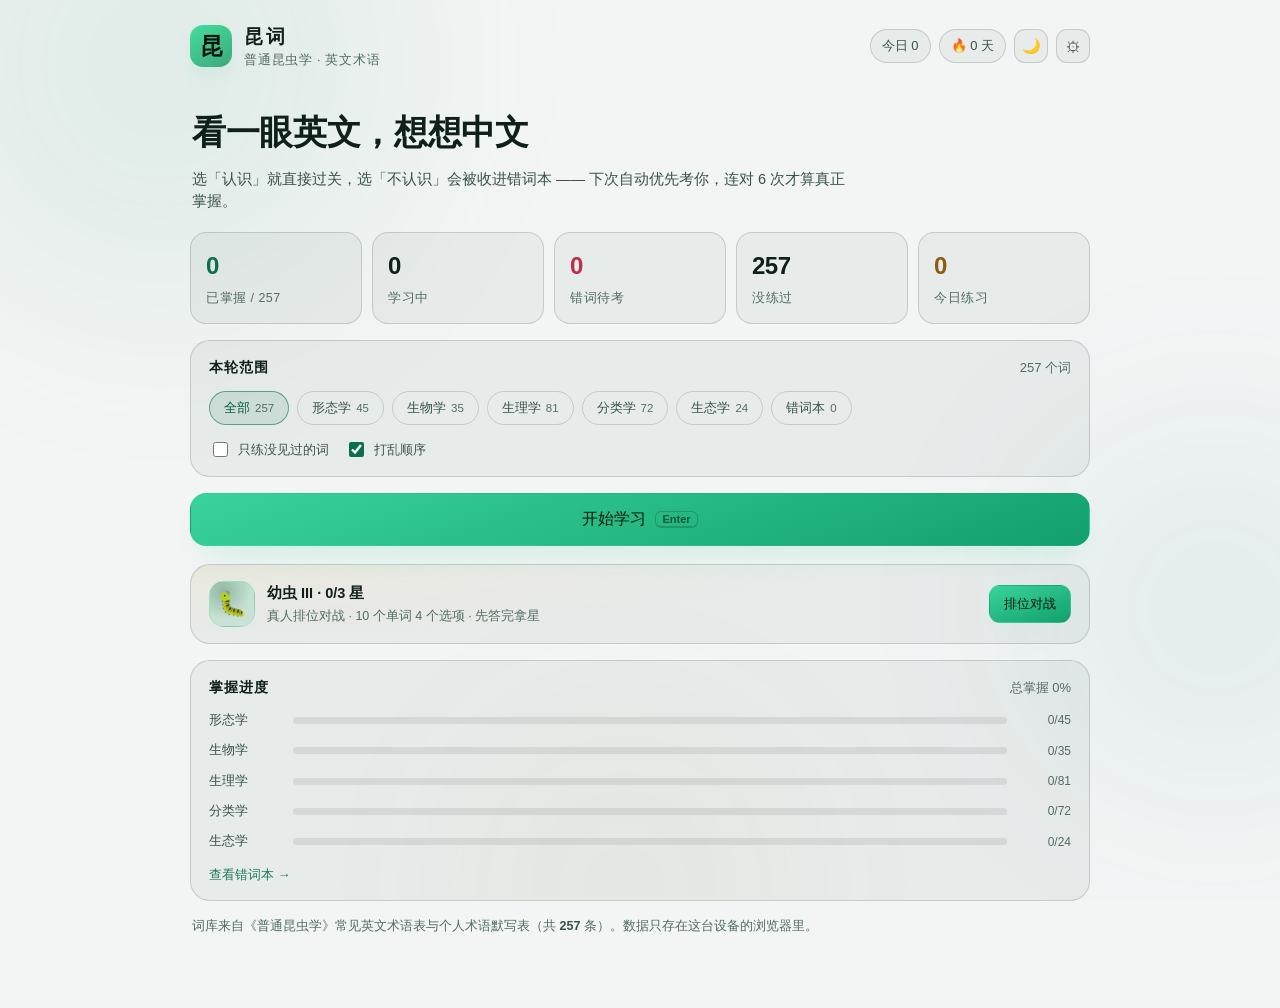
==== index.html @ 122ac411 "kun ci: mnemonic, themes, Q/E self-check keys, review previous" ====
<!DOCTYPE html>
<html lang="zh-CN">
<head>
<meta charset="utf-8" />
<meta name="viewport" content="width=device-width, initial-scale=1, viewport-fit=cover" />
<title>昆词 · 普通昆虫学英文术语背诵</title>
<meta name="description" content="《普通昆虫学》英文术语英译汉背诵：认识/不认识自评，自动记录错词，下次反复考核，直到掌握。" />
<meta name="theme-color" content="#080c11" />
<script>
  /* 先把主题贴到 <html> 上，避免刷新时闪一下白/黑 */
  (function () {
    try {
      var pref = "auto";
      var raw = localStorage.getItem("kunword.v1");
      if (raw) {
        var d = JSON.parse(raw);
        if (d && d.prefs && d.prefs.theme) pref = d.prefs.theme;
      }
      var dark = !window.matchMedia || !window.matchMedia("(prefers-color-scheme: light)").matches;
      var resolved = pref === "auto" ? (dark ? "dark" : "light") : pref;
      document.documentElement.setAttribute("data-theme", resolved);
      document.documentElement.setAttribute("data-theme-choice", pref);
    } catch (e) {}
  })();
</script>
<link rel="icon" href="data:image/svg+xml,%3Csvg xmlns='http://www.w3.org/2000/svg' viewBox='0 0 64 64'%3E%3Crect width='64' height='64' rx='16' fill='%230e141b'/%3E%3Ctext x='32' y='44' font-size='34' font-family='serif' fill='%233ddc97' text-anchor='middle'%3E昆%3C/text%3E%3C/svg%3E" />
<link rel="stylesheet" href="styles.css" />
</head>
<body>
<div class="aurora" aria-hidden="true">
  <span class="orb orb-a"></span>
  <span class="orb orb-b"></span>
  <span class="orb orb-c"></span>
</div>

<header class="topbar">
  <div class="brand">
    <span class="logo">昆</span>
    <div class="brand-text">
      <h1>昆词</h1>
      <p>普通昆虫学 · 英文术语</p>
    </div>
  </div>
  <div class="topstats">
    <span class="pill" id="pillToday">今日 0</span>
    <span class="pill" id="pillStreak">🔥 0 天</span>
    <button class="icon-btn" id="btnTheme" title="切换深浅色">🌙</button>
    <button class="icon-btn" id="btnSettings" title="设置">⚙</button>
  </div>
</header>

<main id="main">

  <!-- ==================== 首页 ==================== -->
  <section class="view is-active" id="view-home">
    <div class="hero">
      <h2>看一眼英文，想想中文</h2>
      <p>选「认识」就直接过关，选「不认识」会被收进错词本 —— 下次自动优先考你，连对 6 次才算真正掌握。</p>
    </div>

    <div class="stats-grid" id="statsGrid"></div>

    <div class="panel">
      <div class="panel-head">
        <h3>本轮范围</h3>
        <span class="muted" id="scopeCount"></span>
      </div>
      <div class="chips" id="scopeChips"></div>
      <div class="panel-foot">
        <label class="check"><input type="checkbox" id="onlyNew" /> <span>只练没见过的词</span></label>
        <label class="check"><input type="checkbox" id="shuffleAll" checked /> <span>打乱顺序</span></label>
      </div>
    </div>

    <div class="cta-row">
      <button class="btn primary big" id="btnStart">
        <span>开始学习</span>
        <kbd>Enter</kbd>
      </button>
      <button class="btn ghost big" id="btnReview" hidden>
        <span>复习错词本</span>
        <em id="reviewBadge">0</em>
      </button>
    </div>

    <div class="panel battle-card">
      <div class="battle-left">
        <div class="rank-emblem sm" id="homeEmblem">🐛</div>
        <div class="battle-copy">
          <b id="homeRank">幼虫 III · 0 星</b>
          <p class="muted">真人排位对战 · 10 个单词 4 个选项 · 先答完拿星</p>
        </div>
      </div>
      <button class="btn primary small" id="btnOpenBattle">排位对战</button>
    </div>

    <div class="panel">
      <div class="panel-head">
        <h3>掌握进度</h3>
        <span class="muted" id="masterySummary"></span>
      </div>
      <div class="bars" id="masteryBars"></div>
      <div class="panel-foot">
        <button class="link-btn" id="btnOpenBook">查看错词本 →</button>
      </div>
    </div>

    <p class="footnote">词库来自《普通昆虫学》常见英文术语表与个人术语默写表（共 <b id="totalWords">0</b> 条）。数据只存在这台设备的浏览器里。</p>
  </section>

  <!-- ==================== 学习 ==================== -->
  <section class="view" id="view-study">
    <div class="study-top">
      <button class="icon-btn" id="btnQuit" title="退出本轮" aria-label="退出本轮">✕</button>
      <button class="icon-btn" id="btnPrev" title="回看上一题" aria-label="回看上一题">↶</button>
      <div class="study-progress">
        <div class="study-bar"><i id="studyBarFill"></i></div>
        <span class="muted" id="studyCounter">0 / 0</span>
      </div>
      <span class="mode-tag" id="modeTag">卡片</span>
    </div>

    <div class="card" id="card">
      <div class="card-meta">
        <span class="cat-tag" id="cardCat">形态学</span>
        <span class="stage-dots" id="cardStage" title="掌握阶段"></span>
      </div>

      <div class="card-wordwrap">
        <div class="card-word" id="cardWord">entomology</div>
        <button class="speak" id="btnSpeak" title="朗读单词" aria-label="朗读单词">🔊</button>
      </div>

      <div class="card-reveal" id="cardReveal" hidden>
        <div class="divider"></div>
        <div class="card-answer" id="cardAnswer">昆虫学</div>
        <div class="card-note" id="cardNote"></div>
        <div class="mnemonic" id="cardMnemonic" hidden></div>
      </div>

      <div class="options" id="cardOptions" hidden></div>

      <div class="card-hint" id="cardHint">空格 = 认识 · 1 = 不认识 · 选完自动显示中文</div>
    </div>

    <div class="answer-row" id="answerRow">
      <button class="btn danger" id="btnUnknown">不认识 <kbd>1</kbd></button>
      <button class="btn success" id="btnKnown">认识 <kbd>2</kbd></button>
    </div>
    <div class="answer-row" id="nextRow" hidden>
      <button class="btn primary wide" id="btnNext">下一张 <kbd>空格</kbd></button>
    </div>
    <div class="answer-row" id="reviewRow" hidden>
      <button class="btn ghost wide" id="btnExitReview">返回当前题 <kbd>Esc</kbd></button>
    </div>
  </section>

  <!-- ==================== 本轮结果 ==================== -->
  <section class="view" id="view-result">
    <div class="result-hero">
      <div class="result-ring" id="resultRing">
        <strong id="resultPct">0%</strong>
        <span>认识率</span>
      </div>
      <div class="result-copy">
        <h2 id="resultTitle">这一轮完成了</h2>
        <p id="resultSub"></p>
      </div>
    </div>
    <div class="stats-grid" id="resultStats"></div>
    <div class="panel" id="missPanel">
      <div class="panel-head"><h3>本轮没记住的词</h3><span class="muted">已收进错词本</span></div>
      <div class="miss-list" id="missList"></div>
    </div>
    <div class="cta-row">
      <button class="btn primary" id="btnAgain">再来一轮</button>
      <button class="btn ghost" id="btnHome">回到首页</button>
    </div>
  </section>

  <!-- ==================== 错词本 ==================== -->
  <section class="view" id="view-book">
    <div class="panel-head page-head">
      <div>
        <h2>错词本</h2>
        <p class="muted" id="bookSub">连对 6 次才会自动移出</p>
      </div>
      <div class="btn-row">
        <button class="btn ghost small" id="btnBookBack">返回</button>
        <button class="btn primary small" id="btnBookStudy">复习这些词</button>
      </div>
    </div>
    <div class="book-tools">
      <input type="search" id="bookSearch" placeholder="搜索英文或中文…" />
      <select id="bookSort">
        <option value="due">按下次复习时间</option>
        <option value="wrong">按错误次数</option>
        <option value="recent">按最近练习</option>
        <option value="alpha">按字母</option>
      </select>
    </div>
    <div class="book-list" id="bookList"></div>
  </section>

  <!-- ==================== 排位主页 ==================== -->
  <section class="view" id="view-rank">
    <div class="panel-head page-head">
      <div>
        <h2>排位对战</h2>
        <p class="muted">真人同场 · 10 词 4 选项 · 段位存云端</p>
      </div>
      <button class="btn ghost small" id="btnRankBack">← 返回首页</button>
    </div>
<div class="rank-hero">
      <div class="rank-emblem" id="rankEmblem">🐛</div>
      <div class="rank-info">
        <div class="rank-line">
          <h2 id="rankLabel">幼虫 III</h2>
          <span class="rank-chip" id="rankStarChip">0 星</span>
        </div>
        <p class="muted" id="rankTip">刚破卵壳，还在啃叶子</p>
        <div class="rank-progress"><i id="rankProgressFill"></i></div>
        <p class="muted" id="rankNext">升到下一小段还差 3 星</p>
      </div>
    </div>

    <div class="stats-grid" id="rankStats"></div>

    <div class="panel">
      <div class="panel-head">
        <h3>真人排位对战</h3>
        <span class="muted">2–4 人 · 10 题</span>
      </div>
      <p class="rule">同一套 10 个英文术语、每题 4 个中文选项。<b>选错要罚时</b>：每错一次 +2.5 秒（只锁 0.3 秒做个反馈），4 个选项不会被排除 —— 瞎点穷举一定比读题慢。最终按「净用时 + 罚时」排名：<b>第 1 名 +2 星，第 2 名 +1 星，第 3 名 −1 星，第 4 名 −2 星</b>（2 人局：赢 +2 / 输 −1；3 人局：+2 / +1 / −2）。</p>
      <label class="field-label" for="nickInput">你的虫名</label>
      <input id="nickInput" class="text-input" maxlength="10" placeholder="比如：金龟子、小菜蛾、三龄幼虫" />
      <div class="cta-row">
        <button class="btn primary" id="btnCreateRoom">创建房间</button>
      </div>
      <div class="join-row">
        <input id="joinCode" class="text-input code-input" maxlength="6" placeholder="房间码：K7M2QP" autocapitalize="characters" spellcheck="false" />
        <button class="btn ghost" id="btnJoinRoom">加入房间</button>
      </div>
      <p class="fine" id="rankMsg"></p>
    </div>

    <div class="panel">
      <div class="panel-head">
        <h3>点对点直连</h3>
        <span class="muted">没有服务器</span>
      </div>
      <div class="cloud-line">
        <i class="cloud-dot ok" id="cloudDot"></i>
        <span id="cloudText" class="muted">两人浏览器直连 · 段位与战绩存在本机</span>
      </div>
      <p class="fine" id="handoffOut">
        对战数据走 WebRTC 直连（加密、不经过服务器），只有「互相找到对方」用了一下 PeerJS 公共信令。
        段位和战绩存在这台设备的浏览器里，换设备不会自动跟过去。
      </p>
    </div>

    <div class="panel">
      <div class="panel-head">
        <h3>最近战绩</h3>
        <span class="muted">存在云端</span>
      </div>
      <div class="hist" id="rankHistory"></div>
    </div>

    <div class="panel">
      <div class="panel-head">
        <h3>段位阶梯</h3>
        <span class="muted">共 78 星登顶</span>
      </div>
      <div class="ladder" id="rankLadder"></div>
    </div>
  </section>

  <!-- ==================== 房间 ==================== -->
  <section class="view" id="view-room">
    <div class="panel-head page-head">
      <div>
        <h2>房间 <span class="room-code" id="roomCode">------</span></h2>
        <p class="muted" id="roomStatus">等待队友…</p>
      </div>
      <button class="btn ghost small" id="btnLeaveRoom">离开</button>
    </div>

    <div class="invite">
      <span>邀请链接</span>
      <input id="inviteLink" readonly />
      <button class="mini-btn" id="btnCopyInvite">复制</button>
    </div>

    <div class="player-grid" id="roomPlayers"></div>

    <div class="cta-row">
      <button class="btn primary" id="btnStartBattle">开始对战</button>
    </div>
    <p class="fine" id="roomHint"></p>
  </section>

  <!-- ==================== 对战答题 ==================== -->
  <section class="view" id="view-race">
    <div class="race-top">
      <span class="race-q" id="raceProgress">1 / 10</span>
      <span class="race-penalty" id="racePenalty" hidden></span>
      <span class="race-timer" id="raceTimer">0.0s</span>
    </div>
    <div class="race-track" id="raceTrack"></div>

    <div class="card" id="raceCard">
      <div class="card-meta">
        <span class="cat-tag" id="raceCat">形态学</span>
        <span class="stage-dots" id="raceDots"></span>
      </div>
      <div class="card-wordwrap">
        <div class="card-word" id="raceWord">entomology</div>
        <button class="speak" id="raceSpeak" title="朗读单词" aria-label="朗读单词">🔊</button>
      </div>
      <div class="options" id="raceOptions"></div>
      <div class="card-hint" id="raceHint">选一个中文意思 · 选错 +2.5s 罚时，只锁 0.3s</div>
    </div>
    <p class="race-note" id="raceNote"></p>
  </section>

  <!-- ==================== 对战结果 ==================== -->
  <section class="view" id="view-bresult">
    <div class="result-hero">
      <div class="result-ring" id="bresultRing">
        <strong id="bresultPlace">1</strong>
        <span>名次</span>
      </div>
      <div class="result-copy">
        <h2 id="bresultTitle">对战结束</h2>
        <p id="bresultSub"></p>
      </div>
    </div>

    <div class="board" id="bresultBoard"></div>
    <div class="star-change" id="starChange"></div>

    <div class="cta-row">
      <button class="btn primary" id="btnRematch">再来一局</button>
      <button class="btn ghost" id="btnBackRank">回排位</button>
    </div>
  </section>

</main>

<!-- ==================== 设置弹窗 ==================== -->
<div class="modal" id="modal" hidden>
  <div class="modal-card">
    <div class="modal-head">
      <h3>设置</h3>
      <button class="icon-btn" id="btnCloseModal" aria-label="关闭设置">✕</button>
    </div>
    <div class="field">
      <label>每轮题量</label>
      <div class="segmented" id="sizeSeg">
        <button data-size="10">10</button>
        <button data-size="20">20</button>
        <button data-size="30">30</button>
        <button data-size="0">全部</button>
      </div>
    </div>
    <div class="field">
      <label>答题方式</label>
      <div class="segmented" id="modeSeg">
        <button data-mode="card">自评卡片</button>
        <button data-mode="quiz">四选一考核</button>
      </div>
    </div>
    <div class="field">
      <label>数据</label>
      <div class="btn-row">
        <button class="btn ghost small" id="btnExport">导出备份</button>
        <button class="btn ghost small" id="btnImport">导入备份</button>
        <button class="btn ghost small danger-text" id="btnReset">清空进度</button>
      </div>
      <input type="file" id="importFile" accept="application/json" hidden />
    </div>
    <div class="field">
      <label>配色</label>
      <div class="theme-grid" id="themeGrid">
        <button data-theme="auto"><span class="sw sw-auto">◐</span><b>跟随系统</b></button>
        <button data-theme="dark"><span class="sw sw-dark"></span><b>深夜</b></button>
        <button data-theme="light"><span class="sw sw-light"></span><b>白昼</b></button>
        <button data-theme="blue"><span class="sw sw-blue"></span><b>浅蓝</b></button>
        <button data-theme="pink"><span class="sw sw-pink"></span><b>浅粉</b></button>
        <button data-theme="mint"><span class="sw sw-mint"></span><b>薄荷</b></button>
        <button data-theme="sand"><span class="sw sw-sand"></span><b>米黄</b></button>
      </div>
    </div>
    <div class="field">
      <label>联想记忆</label>
      <label class="check"><input type="checkbox" id="showMnemonic" /> <span>答完显示词根与同族词对比</span></label>
    </div>
    <p class="fine">进度保存在浏览器 localStorage 中，换设备请用导出/导入迁移。</p>
  </div>
</div>

<div class="toast" id="toast" hidden></div>

<script src="data.js"></script>
<script src="mnemonic.js"></script>
<script src="rank.js"></script>
<script src="app.js"></script>
<script src="vendor/peerjs.min.js"></script>
<script src="battle.js"></script>
</body>
</html>
---- styles.css ----
/* ===== ===== */
/* ===== Kun Ci - theme tokens ===== */
:root,
:root[data-theme="dark"] {
  color-scheme: dark;
  --bg: #080c11;
  --bg-soft: #0e141b;
  --raised: #141d26;

  --ink: #f3f8f6;
  --ink-dim: #bdc9d1;
  --ink-faint: #97a4ae;

  --line: rgba(255, 255, 255, 0.14);
  --line-strong: rgba(255, 255, 255, 0.26);
  --panel: var(--fill-1);
  --panel-strong: var(--fill-2);
  --fill-1: rgba(255, 255, 255, 0.055);
  --fill-2: rgba(255, 255, 255, 0.1);
  --dot: rgba(255, 255, 255, 0.24);
  --card-a: rgba(255, 255, 255, 0.055);
  --card-b: rgba(255, 255, 255, 0.018);
  --card-glow: rgba(78, 230, 165, 0.1);

  --accent: #4ee6a5;
  --accent-deep: #1f9c6b;
  --accent-soft: rgba(78, 230, 165, 0.16);
  --accent-line: rgba(78, 230, 165, 0.5);
  --accent-line-strong: rgba(78, 230, 165, 0.68);
  --accent-ink: #bcffdf;

  --btn-a: #4ee6a5;
  --btn-b: #1f9c6b;
  --btn-glow: rgba(78, 230, 165, 0.9);
  --on-accent-ink: #04170f;
  --on-accent-line: rgba(0, 20, 12, 0.35);

  --ok: #4ee6a5;
  --ok-bg: rgba(78, 230, 165, 0.14);
  --ok-bg-strong: rgba(78, 230, 165, 0.2);
  --ok-line: rgba(78, 230, 165, 0.5);
  --ok-line-strong: rgba(78, 230, 165, 0.72);
  --ok-ink: #d6ffec;
  --ok-glow: rgba(78, 230, 165, 0.7);

  --bad: #ff8a9e;
  --bad-bg: rgba(255, 138, 158, 0.12);
  --bad-bg-strong: rgba(255, 138, 158, 0.18);
  --bad-line: rgba(255, 138, 158, 0.45);
  --bad-line-strong: rgba(255, 138, 158, 0.72);
  --bad-ink: #ffd5dd;

  --warn-ink: #ffe7ba;
  --rose: #ff8a9e;
  --amber: #ffc86b;
  --sky: #7cc9ff;

  --overlay: rgba(4, 8, 11, 0.72);
  --orb-a: rgba(78, 230, 165, 0.32);
  --orb-b: rgba(108, 196, 255, 0.2);
  --orb-c: rgba(255, 200, 107, 0.14);
  --shadow: 0 24px 60px -30px rgba(0, 0, 0, 0.9);
  --radius: 20px;
  --sans: "Inter", -apple-system, BlinkMacSystemFont, "Segoe UI", "PingFang SC",
    "Hiragino Sans GB", "Microsoft YaHei", sans-serif;
  --serif: "Iowan Old Style", "Palatino Linotype", Georgia, "Times New Roman", serif;
}

:root[data-theme="light"] {
  color-scheme: light;
  --bg: #f2f5f4;
  --bg-soft: #ffffff;
  --raised: #ffffff;

  --ink: #0f1f1a;
  --ink-dim: #3a514a;
  --ink-faint: #536b62;

  --line: rgba(15, 31, 26, 0.16);
  --line-strong: rgba(15, 31, 26, 0.3);
  --panel: var(--fill-1);
  --panel-strong: var(--fill-2);
  --fill-1: rgba(15, 31, 26, 0.045);
  --fill-2: rgba(15, 31, 26, 0.085);
  --dot: rgba(15, 31, 26, 0.24);
  --card-a: rgba(255, 255, 255, 0.92);
  --card-b: rgba(15, 31, 26, 0.025);
  --card-glow: rgba(11, 122, 82, 0.1);

  --accent: #0a6f4a;
  --accent-deep: #06543a;
  --accent-soft: rgba(11, 122, 82, 0.12);
  --accent-line: rgba(11, 122, 82, 0.42);
  --accent-line-strong: rgba(11, 122, 82, 0.6);
  --accent-ink: #075c3f;

  --btn-a: #3ad39c;
  --btn-b: #12a06c;
  --btn-glow: rgba(58, 211, 156, 0.42);
  --on-accent-ink: #04170f;
  --on-accent-line: rgba(0, 25, 15, 0.32);

  --ok: #0b7a52;
  --ok-bg: rgba(11, 122, 82, 0.1);
  --ok-bg-strong: rgba(11, 122, 82, 0.16);
  --ok-line: rgba(11, 122, 82, 0.4);
  --ok-line-strong: rgba(11, 122, 82, 0.62);
  --ok-ink: #075c3f;
  --ok-glow: rgba(11, 122, 82, 0.35);

  --bad: #c22b45;
  --bad-bg: rgba(194, 43, 69, 0.09);
  --bad-bg-strong: rgba(194, 43, 69, 0.15);
  --bad-line: rgba(194, 43, 69, 0.4);
  --bad-line-strong: rgba(194, 43, 69, 0.62);
  --bad-ink: #8f1c30;

  --warn-ink: #8a5a10;
  --rose: #c22b45;
  --amber: #8a5c10;
  --sky: #14689a;

  --overlay: rgba(20, 26, 24, 0.42);
  --orb-a: rgba(11, 122, 82, 0.16);
  --orb-b: rgba(20, 104, 154, 0.12);
  --orb-c: rgba(200, 140, 30, 0.1);
  --shadow: 0 18px 44px -30px rgba(15, 31, 26, 0.45);
}

:root[data-theme="blue"] {
  color-scheme: light;
  --bg: #e8f1fb;
  --bg-soft: #ffffff;
  --raised: #ffffff;

  --ink: #0c2036;
  --ink-dim: #2f4d6c;
  --ink-faint: #4d698a;

  --line: rgba(12, 32, 54, 0.16);
  --line-strong: rgba(12, 32, 54, 0.3);
  --panel: var(--fill-1);
  --panel-strong: var(--fill-2);
  --fill-1: rgba(12, 32, 54, 0.045);
  --fill-2: rgba(12, 32, 54, 0.085);
  --dot: rgba(12, 32, 54, 0.24);
  --card-a: rgba(255, 255, 255, 0.94);
  --card-b: rgba(12, 32, 54, 0.025);
  --card-glow: rgba(22, 104, 201, 0.12);

  --accent: #0f5cb4;
  --accent-deep: #0b4790;
  --accent-soft: rgba(22, 104, 201, 0.12);
  --accent-line: rgba(22, 104, 201, 0.42);
  --accent-line-strong: rgba(22, 104, 201, 0.6);
  --accent-ink: #0d4a92;

  --btn-a: #5aadf2;
  --btn-b: #1f74cc;
  --btn-glow: rgba(90, 173, 242, 0.42);
  --on-accent-ink: #05192b;
  --on-accent-line: rgba(5, 25, 43, 0.32);

  --ok: #0a7a54;
  --ok-bg: rgba(10, 122, 84, 0.1);
  --ok-bg-strong: rgba(10, 122, 84, 0.16);
  --ok-line: rgba(10, 122, 84, 0.4);
  --ok-line-strong: rgba(10, 122, 84, 0.62);
  --ok-ink: #075c3f;
  --ok-glow: rgba(10, 122, 84, 0.35);

  --bad: #c22b45;
  --bad-bg: rgba(194, 43, 69, 0.09);
  --bad-bg-strong: rgba(194, 43, 69, 0.15);
  --bad-line: rgba(194, 43, 69, 0.4);
  --bad-line-strong: rgba(194, 43, 69, 0.62);
  --bad-ink: #8f1c30;

  --warn-ink: #7a4d05;
  --rose: #c22b45;
  --amber: #8a5c10;
  --sky: #14689a;

  --overlay: rgba(20, 26, 24, 0.42);
  --orb-a: rgba(43, 138, 230, 0.16);
  --orb-b: rgba(120, 190, 255, 0.18);
  --orb-c: rgba(200, 220, 255, 0.25);
  --shadow: 0 18px 44px -30px rgba(12, 32, 54, 0.4);
}

:root[data-theme="pink"] {
  color-scheme: light;
  --bg: #fdeff4;
  --bg-soft: #ffffff;
  --raised: #ffffff;

  --ink: #3a1220;
  --ink-dim: #67344a;
  --ink-faint: #875a6c;

  --line: rgba(58, 18, 32, 0.16);
  --line-strong: rgba(58, 18, 32, 0.3);
  --panel: var(--fill-1);
  --panel-strong: var(--fill-2);
  --fill-1: rgba(58, 18, 32, 0.045);
  --fill-2: rgba(58, 18, 32, 0.085);
  --dot: rgba(58, 18, 32, 0.24);
  --card-a: rgba(255, 255, 255, 0.94);
  --card-b: rgba(58, 18, 32, 0.025);
  --card-glow: rgba(194, 24, 91, 0.1);

  --accent: #c2185b;
  --accent-deep: #96114a;
  --accent-soft: rgba(194, 24, 91, 0.1);
  --accent-line: rgba(194, 24, 91, 0.4);
  --accent-line-strong: rgba(194, 24, 91, 0.6);
  --accent-ink: #8e1145;

  --btn-a: #f472a4;
  --btn-b: #d4326c;
  --btn-glow: rgba(244, 114, 164, 0.42);
  --on-accent-ink: #2b0a15;
  --on-accent-line: rgba(43, 10, 21, 0.32);

  --ok: #0a7a54;
  --ok-bg: rgba(10, 122, 84, 0.1);
  --ok-bg-strong: rgba(10, 122, 84, 0.16);
  --ok-line: rgba(10, 122, 84, 0.4);
  --ok-line-strong: rgba(10, 122, 84, 0.62);
  --ok-ink: #075c3f;
  --ok-glow: rgba(10, 122, 84, 0.3);

  --bad: #b0213c;
  --bad-bg: rgba(176, 33, 60, 0.09);
  --bad-bg-strong: rgba(176, 33, 60, 0.15);
  --bad-line: rgba(176, 33, 60, 0.4);
  --bad-line-strong: rgba(176, 33, 60, 0.62);
  --bad-ink: #84172c;

  --warn-ink: #7a4d05;
  --rose: #b0213c;
  --amber: #8a5c10;
  --sky: #14689a;

  --overlay: rgba(20, 26, 24, 0.42);
  --orb-a: rgba(232, 70, 127, 0.16);
  --orb-b: rgba(255, 170, 200, 0.28);
  --orb-c: rgba(255, 210, 160, 0.2);
  --shadow: 0 18px 44px -30px rgba(58, 18, 32, 0.4);
}

:root[data-theme="mint"] {
  color-scheme: light;
  --bg: #e9f6ef;
  --bg-soft: #ffffff;
  --raised: #ffffff;

  --ink: #0d241c;
  --ink-dim: #2f5346;
  --ink-faint: #4a6d5d;

  --line: rgba(13, 36, 28, 0.16);
  --line-strong: rgba(13, 36, 28, 0.3);
  --panel: var(--fill-1);
  --panel-strong: var(--fill-2);
  --fill-1: rgba(13, 36, 28, 0.045);
  --fill-2: rgba(13, 36, 28, 0.085);
  --dot: rgba(13, 36, 28, 0.24);
  --card-a: rgba(255, 255, 255, 0.94);
  --card-b: rgba(13, 36, 28, 0.025);
  --card-glow: rgba(10, 140, 92, 0.12);

  --accent: #096e48;
  --accent-deep: #06563a;
  --accent-soft: rgba(10, 140, 92, 0.12);
  --accent-line: rgba(10, 140, 92, 0.42);
  --accent-line-strong: rgba(10, 140, 92, 0.6);
  --accent-ink: #076a45;

  --btn-a: #17c08a;
  --btn-b: #0a8c5c;
  --btn-glow: rgba(23, 192, 138, 0.36);
  --on-accent-ink: #04231a;
  --on-accent-line: rgba(0, 25, 15, 0.3);

  --ok: #0a8c5c;
  --ok-bg: rgba(10, 140, 92, 0.1);
  --ok-bg-strong: rgba(10, 140, 92, 0.16);
  --ok-line: rgba(10, 140, 92, 0.4);
  --ok-line-strong: rgba(10, 140, 92, 0.62);
  --ok-ink: #076a45;
  --ok-glow: rgba(10, 140, 92, 0.32);

  --bad: #c22b45;
  --bad-bg: rgba(194, 43, 69, 0.09);
  --bad-bg-strong: rgba(194, 43, 69, 0.15);
  --bad-line: rgba(194, 43, 69, 0.4);
  --bad-line-strong: rgba(194, 43, 69, 0.62);
  --bad-ink: #8f1c30;

  --warn-ink: #7a4d05;
  --rose: #c22b45;
  --amber: #7d5310;
  --sky: #14689a;

  --overlay: rgba(20, 26, 24, 0.42);
  --orb-a: rgba(23, 192, 138, 0.16);
  --orb-b: rgba(120, 220, 190, 0.24);
  --orb-c: rgba(200, 235, 210, 0.3);
  --shadow: 0 18px 44px -30px rgba(13, 36, 28, 0.4);
}

:root[data-theme="sand"] {
  color-scheme: light;
  --bg: #f7f1e5;
  --bg-soft: #fffdf8;
  --raised: #fffdf8;

  --ink: #2b2317;
  --ink-dim: #574734;
  --ink-faint: #77654b;

  --line: rgba(43, 35, 23, 0.16);
  --line-strong: rgba(43, 35, 23, 0.3);
  --panel: var(--fill-1);
  --panel-strong: var(--fill-2);
  --fill-1: rgba(43, 35, 23, 0.045);
  --fill-2: rgba(43, 35, 23, 0.085);
  --dot: rgba(43, 35, 23, 0.24);
  --card-a: rgba(255, 255, 255, 0.95);
  --card-b: rgba(43, 35, 23, 0.025);
  --card-glow: rgba(138, 96, 20, 0.1);

  --accent: #8a6014;
  --accent-deep: #6b4a0e;
  --accent-soft: rgba(138, 96, 20, 0.1);
  --accent-line: rgba(138, 96, 20, 0.4);
  --accent-line-strong: rgba(138, 96, 20, 0.58);
  --accent-ink: #6b4a0e;

  --btn-a: #e8b247;
  --btn-b: #b57f16;
  --btn-glow: rgba(232, 178, 71, 0.45);
  --on-accent-ink: #241a06;
  --on-accent-line: rgba(36, 26, 6, 0.3);

  --ok: #2f6f3f;
  --ok-bg: rgba(47, 111, 63, 0.1);
  --ok-bg-strong: rgba(47, 111, 63, 0.16);
  --ok-line: rgba(47, 111, 63, 0.4);
  --ok-line-strong: rgba(47, 111, 63, 0.62);
  --ok-ink: #245530;
  --ok-glow: rgba(47, 111, 63, 0.3);

  --bad: #a83226;
  --bad-bg: rgba(168, 50, 38, 0.09);
  --bad-bg-strong: rgba(168, 50, 38, 0.15);
  --bad-line: rgba(168, 50, 38, 0.4);
  --bad-line-strong: rgba(168, 50, 38, 0.62);
  --bad-ink: #7d2318;

  --warn-ink: #6b4a0e;
  --rose: #a83226;
  --amber: #8a6014;
  --sky: #14689a;

  --overlay: rgba(20, 26, 24, 0.42);
  --orb-a: rgba(201, 138, 31, 0.16);
  --orb-b: rgba(230, 200, 140, 0.24);
  --orb-c: rgba(255, 225, 160, 0.24);
  --shadow: 0 18px 44px -30px rgba(43, 35, 23, 0.4);
}


* { box-sizing: border-box; }

/* ?hidden display:flex/grid ?*/
[hidden] { display: none !important; }

html { -webkit-text-size-adjust: 100%; }

body {
  margin: 0;
  min-height: 100vh;
  background: var(--bg);
  color: var(--ink);
  font-family: var(--sans);
  font-size: 16px;
  line-height: 1.55;
  -webkit-font-smoothing: antialiased;
  overflow-x: hidden;
}

/* ---------- ambient background ---------- */
.aurora {
  position: fixed;
  inset: 0;
  overflow: hidden;
  pointer-events: none;
  z-index: 0;
}
.orb {
  position: absolute;
  border-radius: 50%;
  filter: blur(90px);
  opacity: 0.5;
}
.orb-a {
  width: 44rem; height: 44rem;
  top: -18rem; left: -12rem;
  background: radial-gradient(circle, var(--orb-a), transparent 68%);
}
.orb-b {
  width: 36rem; height: 36rem;
  top: 20rem; right: -14rem;
  background: radial-gradient(circle, var(--orb-b), transparent 70%);
}
.orb-c {
  width: 30rem; height: 30rem;
  bottom: -14rem; left: 30%;
  background: radial-gradient(circle, var(--orb-c), transparent 70%);
}

/* ---------- top bar ---------- */
.topbar {
  position: relative;
  z-index: 2;
  max-width: 940px;
  margin: 0 auto;
  padding: 22px 20px 6px;
  display: flex;
  align-items: center;
  justify-content: space-between;
  gap: 12px;
}
.brand { display: flex; align-items: center; gap: 12px; }
.logo {
  display: grid;
  place-items: center;
  width: 42px; height: 42px;
  border-radius: 13px;
  background: linear-gradient(150deg, rgba(61, 220, 151, 0.95), rgba(31, 156, 107, 0.85));
  color: #05130d;
  font-family: var(--serif);
  font-size: 23px;
  font-weight: 700;
  box-shadow: 0 10px 24px -12px var(--btn-glow);
}
.brand-text h1 {
  margin: 0;
  font-size: 19px;
  letter-spacing: 0.14em;
  font-weight: 650;
}
.brand-text p {
  margin: 0;
  font-size: 12px;
  color: var(--ink-faint);
  letter-spacing: 0.06em;
}
.topstats { display: flex; align-items: center; gap: 8px; }
.pill {
  font-size: 12.5px;
  color: var(--ink-dim);
  padding: 6px 11px;
  border-radius: 999px;
  border: 1px solid var(--line);
  background: var(--panel);
  white-space: nowrap;
}
.icon-btn {
  width: 34px; height: 34px;
  display: grid; place-items: center;
  border-radius: 11px;
  border: 1px solid var(--line);
  background: var(--panel);
  color: var(--ink-dim);
  font-size: 15px;
  cursor: pointer;
  transition: 0.18s ease;
}
.icon-btn:hover { color: var(--ink); border-color: var(--line-strong); background: var(--panel-strong); }

/* ---------- layout ---------- */
main {
  position: relative;
  z-index: 1;
  max-width: 940px;
  margin: 0 auto;
  padding: 14px 20px 72px;
}
.view { display: none; animation: rise 0.34s cubic-bezier(0.22, 1, 0.36, 1); }
.view.is-active { display: block; }
@keyframes rise {
  from { opacity: 0; transform: translateY(10px); }
  to { opacity: 1; transform: none; }
}

.hero { padding: 16px 2px 20px; }
.hero h2 {
  margin: 0 0 8px;
  font-family: var(--serif);
  font-size: clamp(26px, 4.6vw, 34px);
  font-weight: 600;
  letter-spacing: -0.01em;
}
.hero p { margin: 0; color: var(--ink-dim); font-size: 14.5px; max-width: 46em; }

/* ---------- stats ---------- */
.stats-grid {
  display: grid;
  grid-template-columns: repeat(auto-fit, minmax(132px, 1fr));
  gap: 10px;
  margin-bottom: 16px;
}
.stat {
  padding: 14px 15px;
  border-radius: 16px;
  border: 1px solid var(--line);
  background: var(--panel);
}
.stat b {
  display: block;
  font-size: 24px;
  font-weight: 600;
  letter-spacing: -0.02em;
  font-variant-numeric: tabular-nums;
}
.stat span { font-size: 12px; color: var(--ink-faint); letter-spacing: 0.04em; }
.stat.is-mint b { color: var(--accent); }
.stat.is-rose b { color: var(--rose); }
.stat.is-amber b { color: var(--amber); }

/* ---------- panels ---------- */
.panel {
  border: 1px solid var(--line);
  background: var(--panel);
  border-radius: var(--radius);
  padding: 16px 18px;
  margin-bottom: 16px;
}
.panel-head {
  display: flex;
  align-items: baseline;
  justify-content: space-between;
  gap: 10px;
  margin-bottom: 12px;
}
.panel-head h3, .panel-head h2 {
  margin: 0;
  font-size: 14px;
  font-weight: 600;
  letter-spacing: 0.08em;
  color: var(--ink);
}
.page-head { align-items: center; margin-bottom: 8px; }
.page-head h2 { font-family: var(--serif); font-size: 24px; letter-spacing: 0; }
.page-head p { margin: 2px 0 0; font-size: 12.5px; }
.muted { color: var(--ink-faint); font-size: 12.5px; }

.panel-foot { display: flex; flex-wrap: wrap; gap: 16px; margin-top: 14px; }
.check {
  display: inline-flex; align-items: center; gap: 7px;
  font-size: 13px; color: var(--ink-dim); cursor: pointer; user-select: none;
}
.check input { accent-color: var(--accent); width: 15px; height: 15px; }

/* ---------- chips ---------- */
.chips { display: flex; flex-wrap: wrap; gap: 8px; }
.chip {
  border: 1px solid var(--line);
  background: transparent;
  color: var(--ink-dim);
  padding: 7px 14px;
  border-radius: 999px;
  font-size: 13px;
  cursor: pointer;
  transition: 0.16s ease;
  font-family: inherit;
}
.chip:hover { color: var(--ink); border-color: var(--line-strong); }
.chip.is-on {
  background: var(--accent-soft);
  border-color: var(--accent-line-strong);
  color: var(--accent-ink);
}
.chip em { font-style: normal; color: var(--ink-faint); margin-left: 5px; font-size: 11.5px; }

/* ---------- buttons ---------- */
.btn {
  position: relative;
  display: inline-flex;
  align-items: center;
  justify-content: center;
  gap: 9px;
  border-radius: 14px;
  border: 1px solid var(--line-strong);
  background: var(--panel-strong);
  color: var(--ink);
  font-family: inherit;
  font-size: 14.5px;
  font-weight: 550;
  padding: 12px 20px;
  cursor: pointer;
  transition: transform 0.14s ease, background 0.18s ease, border-color 0.18s ease, box-shadow 0.18s ease;
}
.btn:hover { transform: translateY(-1px); background: var(--fill-2); }
.btn:active { transform: translateY(0) scale(0.99); }
.btn.primary {
  background: linear-gradient(160deg, var(--btn-a), var(--btn-b));
  border-color: transparent;
  color: var(--on-accent-ink);
  box-shadow: 0 16px 34px -18px var(--btn-glow);
}
.btn.primary:hover { box-shadow: 0 20px 40px -18px var(--btn-glow); }
.btn.success {
  border-color: var(--ok-line);
  background: var(--ok-bg);
  color: var(--ok);
}
.btn.danger {
  border-color: var(--bad-line);
  background: var(--bad-bg);
  color: var(--bad-ink);
}
.btn.ghost { background: var(--panel); color: var(--ink-dim); }
.btn.big { padding: 15px 26px; font-size: 15.5px; border-radius: 16px; }
.btn.small { padding: 9px 14px; font-size: 13px; border-radius: 11px; }
.btn.wide { flex: 1; }
.btn em {
  font-style: normal;
  background: rgba(0, 0, 0, 0.28);
  color: inherit;
  border-radius: 999px;
  padding: 1px 8px;
  font-size: 12px;
  font-variant-numeric: tabular-nums;
}
.btn:disabled { opacity: 0.4; cursor: not-allowed; transform: none; }
.danger-text { color: var(--rose) !important; }
kbd {
  border: 1px solid var(--line-strong);
  border-bottom-width: 2px;
  border-radius: 6px;
  padding: 1px 6px;
  font-size: 11px;
  font-family: inherit;
  color: inherit;
  opacity: 0.66;
}
.btn.primary kbd { border-color: var(--on-accent-line); opacity: 0.6; }

.cta-row { display: flex; gap: 10px; flex-wrap: wrap; margin: 6px 0 18px; }
.cta-row .btn { flex: 1 1 200px; }

/* ---------- mastery bars ---------- */
.bars { display: flex; flex-direction: column; gap: 11px; }
.bar-row { display: grid; grid-template-columns: 72px 1fr 52px; align-items: center; gap: 12px; }
.bar-name { font-size: 12.5px; color: var(--ink-dim); }
.bar-track {
  height: 7px;
  border-radius: 999px;
  background: var(--fill-2);
  overflow: hidden;
}
.bar-track i {
  display: block;
  height: 100%;
  border-radius: 999px;
  background: linear-gradient(90deg, var(--accent-deep), var(--accent));
  transition: width 0.5s cubic-bezier(0.22, 1, 0.36, 1);
}
.bar-num { font-size: 11.5px; color: var(--ink-faint); text-align: right; font-variant-numeric: tabular-nums; }

.footnote { font-size: 12px; color: var(--ink-faint); margin: 6px 2px 0; }
.footnote b { color: var(--ink-dim); }

.link-btn {
  border: 0;
  background: none;
  padding: 0;
  color: var(--accent);
  font-family: inherit;
  font-size: 13px;
  cursor: pointer;
  opacity: 0.9;
}
.link-btn:hover { opacity: 1; text-decoration: underline; }

/* ---------- study ---------- */
.study-top {
  display: flex;
  align-items: center;
  gap: 12px;
  padding: 6px 0 14px;
}
.study-progress { flex: 1; display: flex; align-items: center; gap: 10px; }
.study-bar {
  flex: 1;
  height: 5px;
  border-radius: 999px;
  background: var(--fill-2);
  overflow: hidden;
}
.study-bar i {
  display: block;
  height: 100%;
  width: 0;
  border-radius: 999px;
  background: linear-gradient(90deg, var(--accent-deep), var(--accent));
  transition: width 0.3s ease;
}
.mode-tag {
  font-size: 11.5px;
  color: var(--ink-faint);
  border: 1px solid var(--line);
  padding: 3px 9px;
  border-radius: 999px;
}

.card {
  position: relative;
  min-height: 330px;
  display: flex;
  flex-direction: column;
  padding: 22px 24px 20px;
  border-radius: 26px;
  border: 1px solid var(--line);
  background:
    radial-gradient(120% 120% at 15% 0%, var(--card-glow), transparent 55%),
    linear-gradient(180deg, var(--card-a), var(--card-b));
  box-shadow: var(--shadow);
  overflow: hidden;
}
.card::after {
  content: "";
  position: absolute;
  inset: 0;
  border-radius: inherit;
  pointer-events: none;
  box-shadow: inset 0 1px 0 var(--fill-2);
}
.card.is-known { animation: glowMint 0.5s ease; }
.card.is-miss { animation: glowRose 0.3s ease; }
@keyframes glowMint {
  0% { box-shadow: var(--shadow); }
  35% { box-shadow: 0 0 0 2px rgba(61, 220, 151, 0.5), var(--shadow); }
  100% { box-shadow: var(--shadow); }
}
@keyframes glowRose {
  0% { box-shadow: var(--shadow); }
  35% { box-shadow: 0 0 0 2px rgba(255, 111, 133, 0.5), var(--shadow); }
  100% { box-shadow: var(--shadow); }
}
.card-meta { display: flex; align-items: center; justify-content: space-between; gap: 10px; }
.cat-tag {
  font-size: 11.5px;
  letter-spacing: 0.1em;
  color: var(--ink-dim);
  border: 1px solid var(--line);
  padding: 3px 10px;
  border-radius: 999px;
}
.stage-dots { display: flex; gap: 4px; }
.stage-dots i {
  width: 6px; height: 6px;
  border-radius: 50%;
  background: var(--dot);
}
.stage-dots i.on { background: var(--ok); box-shadow: 0 0 8px var(--ok-glow); }

.card-wordwrap {
  flex: 1;
  display: flex;
  align-items: center;
  justify-content: center;
  gap: 14px;
  padding: 18px 0 10px;
}
.card-word {
  font-family: var(--serif);
  font-size: clamp(30px, 7.2vw, 52px);
  line-height: 1.12;
  font-weight: 500;
  letter-spacing: -0.012em;
  text-align: center;
  word-break: break-word;
}
.card-word.is-small { font-size: clamp(20px, 3.6vw, 26px); color: var(--ink-dim); }
.speak {
  flex: none;
  width: 34px; height: 34px;
  border-radius: 50%;
  border: 1px solid var(--line);
  background: transparent;
  color: var(--ink-faint);
  cursor: pointer;
  font-size: 14px;
  transition: 0.16s ease;
}
.speak:hover { color: var(--accent); border-color: rgba(61, 220, 151, 0.4); }

.card-reveal { animation: rise 0.28s ease; }
.divider { height: 1px; background: var(--line); margin: 4px 0 16px; }
.card-answer {
  font-size: clamp(21px, 4.4vw, 28px);
  font-weight: 550;
  letter-spacing: 0.02em;
  text-align: center;
  color: var(--ok-ink);
}
.card-note { text-align: center; font-size: 12.5px; color: var(--ink-faint); margin-top: 7px; }
.card-hint { text-align: center; font-size: 12px; color: var(--ink-faint); margin-top: 12px; }

.options {
  display: grid;
  grid-template-columns: 1fr 1fr;
  gap: 9px;
  margin-top: 8px;
}
.option {
  text-align: left;
  padding: 13px 15px;
  border-radius: 13px;
  border: 1px solid var(--line);
  background: var(--fill-1);
  color: var(--ink);
  font-family: inherit;
  font-size: 14px;
  cursor: pointer;
  transition: 0.15s ease;
}
.option:hover { border-color: var(--line-strong); background: var(--fill-2); }
.option.is-right {
  border-color: var(--ok-line-strong);
  background: var(--ok-bg-strong);
  color: var(--ok-ink);
}
.option.is-wrong {
  border-color: var(--bad-line-strong);
  background: var(--bad-bg-strong);
  color: var(--bad-ink);
}
.option:disabled { cursor: default; }

.answer-row { display: flex; gap: 10px; margin-top: 16px; }
.answer-row .btn { flex: 1; padding: 17px 10px; font-size: 15.5px; border-radius: 16px; }

/* ---------- result ---------- */
.result-hero {
  display: flex;
  align-items: center;
  gap: 22px;
  padding: 18px 2px 22px;
  flex-wrap: wrap;
}
.result-ring {
  width: 108px; height: 108px;
  flex: none;
  border-radius: 50%;
  display: grid;
  place-content: center;
  text-align: center;
  background:
    radial-gradient(closest-side, var(--bg) 72%, transparent 73%),
    conic-gradient(var(--accent) var(--pct, 0%), var(--fill-2) 0);
}
.result-ring strong { font-size: 25px; font-weight: 600; font-variant-numeric: tabular-nums; }
.result-ring span { font-size: 11px; color: var(--ink-faint); letter-spacing: 0.08em; }
.result-copy h2 { margin: 0 0 4px; font-family: var(--serif); font-size: 26px; font-weight: 600; }
.result-copy p { margin: 0; color: var(--ink-dim); font-size: 13.5px; }

.miss-list { display: flex; flex-direction: column; gap: 2px; max-height: 320px; overflow-y: auto; }
.miss-item {
  display: flex; align-items: baseline; gap: 12px;
  padding: 9px 4px;
  border-bottom: 1px solid var(--fill-1);
  font-size: 13.5px;
}
.miss-item:last-child { border-bottom: 0; }
.miss-item b { font-family: var(--serif); font-weight: 550; font-size: 15px; min-width: 9em; }
.miss-item span { color: var(--ink-dim); }

/* ---------- ?---------- */
.book-tools { display: flex; gap: 9px; margin: 12px 0 14px; flex-wrap: wrap; }
.book-tools input, .book-tools select {
  flex: 1 1 180px;
  min-width: 0;
  padding: 11px 13px;
  border-radius: 12px;
  border: 1px solid var(--line);
  background: var(--panel);
  color: var(--ink);
  font-family: inherit;
  font-size: 13.5px;
  outline: none;
}
.book-tools input:focus, .book-tools select:focus { border-color: rgba(61, 220, 151, 0.5); }
.book-tools select { flex: 0 0 auto; }
.book-list { display: flex; flex-direction: column; gap: 9px; }
.book-item {
  display: grid;
  grid-template-columns: 1fr auto;
  gap: 10px 14px;
  align-items: center;
  padding: 13px 15px;
  border: 1px solid var(--line);
  border-radius: 15px;
  background: var(--panel);
}
.book-item .bi-en {
  font-family: var(--serif);
  font-size: 17px;
  font-weight: 550;
  letter-spacing: 0.01em;
}
.book-item .bi-zh { color: var(--ink-dim); font-size: 13px; margin-top: 2px; }
.book-item .bi-meta {
  display: flex; align-items: center; gap: 10px;
  font-size: 11.5px; color: var(--ink-faint);
  margin-top: 7px; flex-wrap: wrap;
}
.dotline { display: flex; gap: 3px; }
.dotline i { width: 5px; height: 5px; border-radius: 50%; background: var(--dot); }
.dotline i.on { background: var(--accent); }
.book-empty { text-align: center; padding: 40px 10px; color: var(--ink-faint); font-size: 13.5px; }
.mini-btn {
  border: 1px solid var(--line);
  background: transparent;
  color: var(--ink-faint);
  border-radius: 9px;
  padding: 6px 10px;
  font-size: 11.5px;
  font-family: inherit;
  cursor: pointer;
  transition: 0.15s ease;
  white-space: nowrap;
}
.mini-btn:hover { color: var(--ink); border-color: var(--line-strong); }

/* ---------- modal ---------- */
.modal {
  position: fixed;
  inset: 0;
  z-index: 30;
  display: grid;
  place-items: center;
  padding: 18px;
  background: var(--overlay);
  backdrop-filter: blur(6px);
  animation: fade 0.2s ease;
}
@keyframes fade { from { opacity: 0; } to { opacity: 1; } }
.modal-card {
  width: 100%;
  max-width: 420px;
  background: var(--raised);
  border: 1px solid var(--line-strong);
  border-radius: 22px;
  padding: 18px 20px 20px;
  box-shadow: 0 40px 80px -40px #000;
}
.modal-head { display: flex; align-items: center; justify-content: space-between; margin-bottom: 6px; }
.modal-head h3 { margin: 0; font-size: 15px; letter-spacing: 0.06em; }
.field { margin-top: 16px; }
.field > label { display: block; font-size: 12px; color: var(--ink-faint); margin-bottom: 8px; letter-spacing: 0.06em; }
.segmented { display: flex; gap: 6px; flex-wrap: wrap; }
.segmented button {
  flex: 1 1 0;
  min-width: 62px;
  padding: 9px 8px;
  border-radius: 10px;
  border: 1px solid var(--line);
  background: transparent;
  color: var(--ink-dim);
  font-family: inherit;
  font-size: 12.5px;
  cursor: pointer;
  transition: 0.15s ease;
}
.segmented button.is-on {
  background: var(--accent-soft);
  border-color: var(--accent-line);
  color: var(--accent-ink);
}
.btn-row { display: flex; gap: 7px; flex-wrap: wrap; }
.fine { font-size: 11.5px; color: var(--ink-faint); margin: 14px 0 0; }

/* ---------- toast ---------- */
.toast {
  position: fixed;
  left: 50%;
  bottom: 26px;
  transform: translateX(-50%);
  z-index: 40;
  padding: 11px 18px;
  border-radius: 12px;
  background: var(--raised);
  border: 1px solid var(--line-strong);
  color: var(--ink);
  font-size: 13px;
  box-shadow: 0 20px 40px -20px #000;
  animation: toastIn 0.24s ease;
}
@keyframes toastIn {
  from { opacity: 0; transform: translate(-50%, 8px); }
  to { opacity: 1; transform: translate(-50%, 0); }
}

/* ---------- responsive ---------- */
@media (max-width: 560px) {
  main { padding: 10px 14px 60px; }
  .topbar { padding: 16px 14px 4px; }
  .brand-text p { display: none; }
  .pill { font-size: 11.5px; padding: 5px 9px; }
  .card { min-height: 300px; padding: 18px 16px 16px; border-radius: 22px; }
  .options { grid-template-columns: 1fr; }
  .bar-row { grid-template-columns: 62px 1fr 46px; gap: 8px; }
  .stat b { font-size: 21px; }
  .stats-grid .stat:last-child:nth-child(odd) { grid-column: 1 / -1; }
  .cta-row .btn { flex: 1 1 100%; }
  .result-ring { width: 90px; height: 90px; }
  .book-item { grid-template-columns: 1fr; }
  .result-hero { gap: 16px; }
}

@media (prefers-reduced-motion: reduce) {
  * { animation-duration: 0.01ms !important; transition-duration: 0.01ms !important; }
}

/* ==================== ==================== */

/* ---------- ---------- */
.battle-card {
  display: flex;
  align-items: center;
  justify-content: space-between;
  gap: 14px;
  flex-wrap: wrap;
  background:
    radial-gradient(120% 160% at 0% 0%, rgba(255, 200, 107, 0.1), transparent 60%),
    var(--panel);
}
.battle-left { display: flex; align-items: center; gap: 12px; min-width: 0; }
.battle-copy b { display: block; font-size: 14.5px; font-weight: 600; }
.battle-copy p { margin: 2px 0 0; font-size: 12.5px; }

/* ---------- ---------- */
.rank-emblem {
  flex: none;
  width: 74px; height: 74px;
  display: grid; place-items: center;
  border-radius: 24px;
  font-size: 38px;
  line-height: 1;
  background:
    radial-gradient(circle at 30% 20%, var(--dot), transparent 60%),
    linear-gradient(160deg, rgba(61, 220, 151, 0.28), rgba(31, 156, 107, 0.12));
  border: 1px solid rgba(61, 220, 151, 0.32);
  box-shadow: 0 18px 40px -24px rgba(61, 220, 151, 0.85);
}
.rank-emblem.sm { width: 46px; height: 46px; border-radius: 15px; font-size: 24px; }

.rank-hero {
  display: flex;
  align-items: center;
  gap: 18px;
  padding: 18px 20px;
  margin-bottom: 14px;
  border-radius: var(--radius);
  border: 1px solid var(--line);
  background:
    radial-gradient(130% 150% at 0% 0%, rgba(255, 200, 107, 0.12), transparent 55%),
    linear-gradient(180deg, var(--card-a), var(--card-b));
}
.rank-info { flex: 1; min-width: 0; }
.rank-line { display: flex; align-items: baseline; gap: 10px; flex-wrap: wrap; }
.rank-line h2 {
  margin: 0;
  font-family: var(--serif);
  font-size: 26px;
  font-weight: 600;
  letter-spacing: 0.01em;
}
.rank-chip {
  font-size: 11.5px;
  color: var(--amber);
  border: 1px solid rgba(255, 200, 107, 0.35);
  background: rgba(255, 200, 107, 0.08);
  border-radius: 999px;
  padding: 2px 9px;
  font-variant-numeric: tabular-nums;
}
.rank-info p { margin: 3px 0 0; font-size: 12.5px; }
.rank-progress {
  height: 6px;
  border-radius: 999px;
  background: var(--fill-2);
  overflow: hidden;
  margin: 10px 0 6px;
}
.rank-progress i {
  display: block;
  height: 100%;
  border-radius: 999px;
  background: linear-gradient(90deg, var(--accent-deep), var(--accent));
  transition: width 0.5s cubic-bezier(0.22, 1, 0.36, 1);
}

/* ---------- ---------- */
.rule {
  font-size: 13px;
  color: var(--ink-dim);
  margin: 0 0 14px;
  line-height: 1.6;
}
.rule b { color: var(--ink); }
.field-label {
  display: block;
  font-size: 12px;
  color: var(--ink-faint);
  margin: 0 0 6px;
  letter-spacing: 0.06em;
}
.text-input {
  width: 100%;
  padding: 12px 14px;
  border-radius: 13px;
  border: 1px solid var(--line);
  background: var(--fill-1);
  color: var(--ink);
  font-family: inherit;
  font-size: 14px;
  outline: none;
  transition: border-color 0.16s ease;
}
.text-input:focus { border-color: rgba(61, 220, 151, 0.5); }
.code-input {
  flex: 1;
  min-width: 0;
  letter-spacing: 0.28em;
  text-transform: uppercase;
  font-variant-numeric: tabular-nums;
}
.join-row { display: flex; gap: 9px; margin-top: 10px; }
.join-row .btn { flex: none; }
#rankMsg { min-height: 1.2em; color: var(--rose); }

/* ---------- ---------- */
.ladder { display: flex; flex-direction: column; gap: 4px; }
.ladder-row {
  display: flex;
  align-items: center;
  gap: 10px;
  padding: 8px 10px;
  border-radius: 11px;
  border: 1px solid transparent;
  font-size: 13px;
  color: var(--ink-dim);
}
.ladder-row.is-now {
  border-color: rgba(61, 220, 151, 0.35);
  background: rgba(61, 220, 151, 0.08);
  color: var(--ink);
}
.ladder-icon { font-size: 17px; line-height: 1; }
.ladder-name { font-weight: 600; min-width: 4em; }
.ladder-meta { margin-left: auto; font-size: 11.5px; color: var(--ink-faint); }
.ladder-row.is-king .ladder-name { color: var(--amber); }

/* ---------- ---------- */
.room-code {
  font-family: "SFMono-Regular", ui-monospace, Menlo, Consolas, monospace;
  font-size: 18px;
  letter-spacing: 0.18em;
  color: var(--accent);
  margin-left: 6px;
}
.invite {
  display: flex;
  align-items: center;
  gap: 10px;
  padding: 10px 12px;
  border: 1px dashed var(--line-strong);
  border-radius: 14px;
  margin-bottom: 14px;
  font-size: 12px;
  color: var(--ink-faint);
}
.invite input {
  flex: 1;
  min-width: 0;
  border: 0;
  background: transparent;
  color: var(--ink-dim);
  font-family: inherit;
  font-size: 12.5px;
  outline: none;
}
.player-grid {
  display: grid;
  grid-template-columns: repeat(auto-fill, minmax(168px, 1fr));
  gap: 10px;
  margin-bottom: 16px;
}
.pc {
  display: flex;
  align-items: center;
  gap: 10px;
  padding: 12px 13px;
  border-radius: 15px;
  border: 1px solid var(--line);
  background: var(--panel);
}
.pc.is-me { border-color: rgba(61, 220, 151, 0.42); background: rgba(61, 220, 151, 0.07); }
.pc-av {
  width: 34px; height: 34px;
  flex: none;
  display: grid; place-items: center;
  border-radius: 11px;
  background: var(--fill-2);
  font-size: 15px;
  font-weight: 600;
}
.pc-info { min-width: 0; }
.pc-info b { display: block; font-size: 13.5px; overflow: hidden; text-overflow: ellipsis; white-space: nowrap; }
.pc-info .muted { font-size: 11px; }
.pc-tag {
  margin-left: auto;
  font-size: 10.5px;
  color: var(--accent);
  border: 1px solid rgba(61, 220, 151, 0.4);
  border-radius: 6px;
  padding: 1px 5px;
}
.pc-ghost {
  display: flex;
  align-items: center;
  justify-content: center;
  padding: 12px;
  border-radius: 15px;
  border: 1px dashed var(--line);
  color: var(--ink-faint);
  font-size: 12.5px;
}

/* ---------- ?---------- */
.race-top {
  display: flex;
  align-items: baseline;
  justify-content: space-between;
  padding: 4px 2px 10px;
}
.race-q { font-size: 12.5px; color: var(--ink-faint); letter-spacing: 0.08em; font-variant-numeric: tabular-nums; }
.race-timer {
  font-family: "SFMono-Regular", ui-monospace, Menlo, Consolas, monospace;
  font-size: 22px;
  font-weight: 600;
  color: var(--accent);
  font-variant-numeric: tabular-nums;
}
.race-track { display: flex; flex-direction: column; gap: 6px; margin-bottom: 12px; }
.tr { display: flex; align-items: center; gap: 10px; font-size: 12px; color: var(--ink-faint); }
.tr.is-me { color: var(--ink); }
.tr-name { min-width: 5.5em; max-width: 7em; overflow: hidden; text-overflow: ellipsis; white-space: nowrap; }
.tr-dots { display: flex; gap: 3px; flex: 1; }
.tr-dots i {
  flex: 1;
  height: 5px;
  border-radius: 999px;
  background: var(--dot);
  transition: background 0.25s ease;
}
.tr-dots i.on { background: var(--ok); }
.tr-time { font-variant-numeric: tabular-nums; min-width: 3.4em; text-align: right; }
.race-note { text-align: center; font-size: 12.5px; color: var(--ink-faint); margin: 12px 0 0; min-height: 1.2em; }
#raceTimer.count { color: var(--amber); font-size: 26px; }

.wait-board { width: 100%; display: flex; flex-direction: column; gap: 6px; }
.wait-row {
  display: flex;
  align-items: center;
  gap: 10px;
  padding: 9px 12px;
  border-radius: 11px;
  border: 1px solid var(--line);
  font-size: 13px;
  background: var(--panel);
}
.wait-row.is-me { border-color: rgba(61, 220, 151, 0.4); }
.wait-place { color: var(--ink-faint); min-width: 2.2em; font-variant-numeric: tabular-nums; }
.wait-nick { flex: 1; overflow: hidden; text-overflow: ellipsis; white-space: nowrap; }
.wait-state { color: var(--ink-dim); font-variant-numeric: tabular-nums; font-size: 12px; }

/* ---------- ---------- */
.board { display: flex; flex-direction: column; gap: 6px; margin-bottom: 14px; }
.board-row {
  display: flex;
  align-items: center;
  gap: 12px;
  padding: 11px 14px;
  border-radius: 13px;
  border: 1px solid var(--line);
  background: var(--panel);
  font-size: 13.5px;
}
.board-row.is-win { border-color: rgba(255, 200, 107, 0.4); background: rgba(255, 200, 107, 0.07); }
.board-row.is-me { box-shadow: inset 3px 0 0 var(--accent); }
.board-place { font-size: 15px; min-width: 2em; }
.board-nick { flex: 1; min-width: 0; overflow: hidden; text-overflow: ellipsis; white-space: nowrap; }
.board-time { color: var(--ink-faint); font-size: 12px; font-variant-numeric: tabular-nums; }

.star-change {
  display: flex;
  align-items: center;
  gap: 14px;
  flex-wrap: wrap;
  padding: 14px 16px;
  border-radius: var(--radius);
  border: 1px solid var(--line);
  background: var(--panel);
  margin-bottom: 16px;
}
.delta {
  display: flex;
  flex-direction: column;
  align-items: center;
  padding: 8px 16px;
  border-radius: 14px;
  min-width: 96px;
}
.delta b { font-size: 22px; font-weight: 650; letter-spacing: 0.02em; }
.delta span { font-size: 11px; color: var(--ink-faint); font-variant-numeric: tabular-nums; }
.delta.up { background: var(--ok-bg); border: 1px solid var(--ok-line); color: var(--ok); }
.delta.down { background: var(--bad-bg); border: 1px solid var(--bad-line); color: var(--bad-ink); }
.delta.flat { background: var(--fill-1); border: 1px solid var(--line); color: var(--ink-dim); }
.rank-line-now { display: flex; align-items: baseline; gap: 8px; font-size: 14px; }
.rank-line-now .ri { font-size: 20px; }
.banner {
  flex-basis: 100%;
  margin: 0;
  font-size: 13px;
  padding: 8px 12px;
  border-radius: 11px;
}
.banner.up { background: var(--ok-bg); color: var(--ok); }
.banner.down { background: var(--bad-bg); color: var(--bad-ink); }

@media (max-width: 560px) {
  .rank-hero { padding: 14px; gap: 12px; }
  .rank-emblem { width: 58px; height: 58px; border-radius: 18px; font-size: 30px; }
  .rank-line h2 { font-size: 21px; }
  .race-timer { font-size: 19px; }
  .tr-name { min-width: 4em; }
  .pc { padding: 10px 11px; }
  .delta b { font-size: 19px; }
}

/* */
.pc-meta { display: flex; align-items: center; gap: 6px; font-size: 11px; color: var(--ink-faint); margin-top: 2px; }
.pc-host {
  color: var(--accent);
  border: 1px solid rgba(61, 220, 151, 0.35);
  border-radius: 6px;
  padding: 0 5px;
  font-size: 10px;
  line-height: 1.5;
}
.pc-host.me { color: var(--amber); border-color: rgba(255, 200, 107, 0.4); }
.tr-dots { max-width: 380px; }

/* ? */
.player-grid { grid-template-columns: repeat(auto-fill, minmax(205px, 1fr)); }
.pc { min-width: 0; }
.pc-info { flex: 1; min-width: 0; overflow: hidden; }
.pc-meta { flex-wrap: nowrap; white-space: nowrap; overflow: hidden; text-overflow: ellipsis; }
.pc-meta > span { white-space: nowrap; }
.pc-host { flex: none; }

/* ---------- / ---------- */
.cloud-line { display: flex; align-items: center; gap: 8px; margin-bottom: 12px; }
.cloud-dot {
  width: 8px; height: 8px; flex: none;
  border-radius: 50%;
  background: var(--ink-faint);
}
.cloud-dot.ok { background: var(--ok); box-shadow: 0 0 8px var(--ok-glow); }
.cloud-dot.sync { background: var(--amber); animation: pulse 1s infinite ease-in-out; }
.cloud-dot.bad { background: var(--rose); }
@keyframes pulse { 0%,100% { opacity: 1; } 50% { opacity: 0.35; } }
.handoff-grid { display: flex; flex-wrap: wrap; gap: 9px; align-items: center; }
.redeem-row { display: flex; gap: 7px; flex: 1 1 200px; min-width: 0; }
.redeem-row .btn { flex: none; }
.handoff-code {
  font-family: "SFMono-Regular", ui-monospace, Menlo, Consolas, monospace;
  font-size: 19px;
  letter-spacing: 0.24em;
  color: var(--accent);
  margin: 0 8px;
}
#handoffOut { min-height: 2.4em; }

/* ---------- ---------- */
.hist { display: flex; flex-direction: column; gap: 3px; }
.hist-row {
  display: grid;
  grid-template-columns: 34px 1fr auto auto 68px;
  align-items: center;
  gap: 8px;
  padding: 7px 4px;
  font-size: 12.5px;
  color: var(--ink-dim);
  border-bottom: 1px solid var(--fill-1);
}
.hist-row:last-child { border-bottom: 0; }
.hist-place { font-size: 13px; }
.hist-rank { color: var(--ink); font-weight: 550; font-size: 12.5px; }
.hist-meta { color: var(--ink-faint); font-size: 11.5px; }
.hist-delta { font-variant-numeric: tabular-nums; font-size: 11.5px; }
.hist-delta.up { color: var(--accent); }
.hist-delta.down { color: var(--rose); }
.hist-delta.flat { color: var(--ink-faint); }
.hist-time { color: var(--ink-faint); font-size: 11px; text-align: right; }

/* ---------- ---------- */
.race-penalty {
  font-size: 12px;
  color: var(--rose);
  border: 1px solid rgba(255, 111, 133, 0.35);
  background: rgba(255, 111, 133, 0.08);
  border-radius: 999px;
  padding: 2px 9px;
  font-variant-numeric: tabular-nums;
  margin-left: auto;
  margin-right: 10px;
}
@media (max-width: 560px) {
  .hist-row { grid-template-columns: 30px 1fr auto 58px; }
  .hist-meta { display: none; }
}

/* ---------- ?WASD ---------- */
.options.wasd {
  display: grid;
  grid-template-columns: repeat(3, minmax(0, 1fr));
  gap: 8px;
  max-width: 520px;
  margin: 8px auto 0;
}
.options.wasd .option {
  position: relative;
  text-align: center;
  padding: 15px 12px;
  min-height: 58px;
  display: flex;
  align-items: center;
  justify-content: center;
}
.options.wasd .opt-w { grid-column: 2; grid-row: 1; }
.options.wasd .opt-a { grid-column: 1; grid-row: 2; }
.options.wasd .opt-s { grid-column: 2; grid-row: 2; }
.options.wasd .opt-d { grid-column: 3; grid-row: 2; }
.opt-key {
  position: absolute;
  top: 5px;
  left: 7px;
  font-size: 9.5px;
  line-height: 1.5;
  color: var(--ink-faint);
  border: 1px solid var(--line);
  border-radius: 4px;
  padding: 0 3px;
  font-family: "SFMono-Regular", ui-monospace, Menlo, Consolas, monospace;
  letter-spacing: 0;
}
.option.is-right .opt-key { color: var(--on-accent-ink); border-color: var(--ok-line-strong); }
.options.wasd .option:hover .opt-key { color: var(--ink); border-color: var(--line-strong); }

/* / */
@media (max-width: 640px) {
  .options.wasd {
    grid-template-columns: 1fr;
    max-width: none;
  }
  .options.wasd .opt-w,
  .options.wasd .opt-a,
  .options.wasd .opt-s,
  .options.wasd .opt-d { grid-column: auto; grid-row: auto; }
  .options.wasd .option { padding: 13px 15px; min-height: 0; text-align: left; justify-content: flex-start; }
  .opt-key { display: none; }
}

/* lex + auto ?*/
.options.wasd {
  width: 100%;
  align-self: stretch;
}

/* ---------- ---------- */
.mnemonic {
  margin-top: 14px;
  padding: 13px 14px;
  border-radius: 14px;
  border: 1px solid rgba(255, 200, 107, 0.22);
  background: linear-gradient(180deg, rgba(255, 200, 107, 0.07), rgba(255, 200, 107, 0.02));
  animation: rise 0.26s ease;
}
.mn-hook {
  display: flex;
  align-items: baseline;
  gap: 8px;
  margin: 0 0 10px;
  font-size: 13px;
  color: var(--warn-ink);
  line-height: 1.5;
}
.mn-key {
  flex: none;
  font-size: 10.5px;
  letter-spacing: 0.04em;
  color: var(--amber);
  border: 1px solid rgba(255, 200, 107, 0.4);
  border-radius: 5px;
  padding: 1px 5px;
}
.mn-head {
  display: flex;
  align-items: center;
  gap: 7px;
  margin-bottom: 5px;
}
.mn-badge {
  font-size: 10.5px;
  letter-spacing: 0.04em;
  color: var(--sky);
  border: 1px solid rgba(108, 196, 255, 0.36);
  border-radius: 5px;
  padding: 1px 5px;
}
.mn-head b { font-size: 13px; font-weight: 600; color: var(--ink); }
.mn-tip {
  margin: 0 0 10px;
  font-size: 12.5px;
  line-height: 1.65;
  color: var(--ink-dim);
}
.mn-chips { display: flex; flex-wrap: wrap; gap: 6px; }
.mn-chip {
  display: inline-flex;
  align-items: baseline;
  gap: 5px;
  padding: 4px 9px;
  border-radius: 999px;
  border: 1px solid var(--line);
  background: var(--fill-1);
  font-size: 12px;
}
.mn-chip b { font-weight: 550; color: var(--ink-dim); font-size: 12px; }
.mn-chip i { font-style: normal; color: var(--ink-faint); font-size: 11.5px; }
.mn-chip.is-me {
  border-color: rgba(255, 200, 107, 0.55);
  background: rgba(255, 200, 107, 0.14);
}
.mn-chip.is-me b { color: var(--warn-ink); }
.mn-chip.is-me i { color: var(--amber); }
.mn-more { margin: 8px 0 0; font-size: 11.5px; color: var(--ink-faint); }

/* ---------- theme picker ---------- */
.theme-grid {
  display: grid;
  grid-template-columns: repeat(4, 1fr);
  gap: 7px;
}
.theme-grid button {
  display: flex;
  flex-direction: column;
  align-items: center;
  gap: 5px;
  padding: 9px 4px 7px;
  border-radius: 11px;
  border: 1px solid var(--line);
  background: var(--fill-1);
  color: var(--ink-dim);
  font-family: inherit;
  font-size: 11.5px;
  cursor: pointer;
  transition: 0.15s ease;
}
.theme-grid button:hover { border-color: var(--line-strong); color: var(--ink); }
.theme-grid button.is-on {
  border-color: var(--accent-line-strong);
  background: var(--accent-soft);
  color: var(--accent-ink);
}
.theme-grid b { font-weight: 550; }
.sw {
  width: 24px;
  height: 18px;
  border-radius: 6px;
  border: 1px solid var(--line-strong);
  display: block;
  position: relative;
  overflow: hidden;
}
.sw::after {
  content: "";
  position: absolute;
  right: -1px;
  bottom: -1px;
  width: 11px;
  height: 9px;
  border-radius: 4px 0 0 0;
}
.sw-auto { background: linear-gradient(135deg, #f2f5f4 50%, #080c11 50%); }
.sw-auto::after { display: none; }
.sw-dark { background: #080c11; }
.sw-dark::after { background: #4ee6a5; }
.sw-light { background: #f2f5f4; }
.sw-light::after { background: #0b7a52; }
.sw-blue { background: #e8f1fb; }
.sw-blue::after { background: #1668c9; }
.sw-pink { background: #fdeff4; }
.sw-pink::after { background: #c2185b; }
.sw-mint { background: #e9f6ef; }
.sw-mint::after { background: #0a8c5c; }
.sw-sand { background: #f7f1e5; }
.sw-sand::after { background: #8a6014; }

/* ---------- 对比度加强：小字统一放大一档 ---------- */
.muted { font-size: 13px; }
.fine { font-size: 12px; color: var(--ink-faint); }
.footnote { font-size: 12.5px; }
.stat span { font-size: 12.5px; }
.pill { font-size: 13px; }
.brand-text p { font-size: 12.5px; }
.card-note { font-size: 13px; color: var(--ink-dim); }
.card-hint { font-size: 12.5px; color: var(--ink-faint); }
.bar-num { font-size: 12px; }
.hist-meta, .hist-time { font-size: 12px; }
.mn-tip { font-size: 13px; color: var(--ink-dim); }
.mn-chip b, .mn-chip i { font-size: 12.5px; }
.mn-chip i { color: var(--ink-dim); }
.book-item .bi-zh { font-size: 13.5px; color: var(--ink-dim); }
.book-item .bi-meta { font-size: 12px; }
.ladder-row { font-size: 13.5px; }
.ladder-meta { font-size: 12px; }
.rule { font-size: 13.5px; color: var(--ink-dim); }
.field > label { font-size: 12.5px; color: var(--ink-dim); }
.fine#handoffOut { color: var(--ink-dim); }

/* 亮色主题下，深色遮罩本身就够，不需要再叠一层 */
:root[data-theme="light"] .modal,
:root[data-theme="blue"] .modal,
:root[data-theme="pink"] .modal,
:root[data-theme="mint"] .modal,
:root[data-theme="sand"] .modal {
  backdrop-filter: blur(5px);
}
:root[data-theme="light"] .orb,
:root[data-theme="blue"] .orb,
:root[data-theme="pink"] .orb,
:root[data-theme="mint"] .orb,
:root[data-theme="sand"] .orb {
  opacity: 0.65;
  filter: blur(100px);
}

/* ---------- Q / E 自评键 + 英文对照 ---------- */
.options.wasd .opt-q { grid-column: 1; grid-row: 1; }
.options.wasd .opt-w { grid-column: 2; grid-row: 1; }
.options.wasd .opt-e { grid-column: 3; grid-row: 1; }
.options.wasd .opt-a { grid-column: 1; grid-row: 2; }
.options.wasd .opt-s { grid-column: 2; grid-row: 2; }
.options.wasd .opt-d { grid-column: 3; grid-row: 2; }

/* 自评键：不是选项，用虚线 + 弱化底色区分开 */
.option.is-act {
  border-style: dashed;
  border-color: var(--line-strong);
  background: transparent;
  color: var(--ink-faint);
  font-size: 13.5px;
  min-height: 52px;
}
.option[data-action="known"].is-act { color: var(--ok); border-color: var(--ok-line); }
.option[data-action="unknown"].is-act { color: var(--bad); border-color: var(--bad-line); }
.option.is-act:hover {
  background: var(--fill-1);
  border-style: solid;
}
.option.is-act:disabled { opacity: 0.4; }

/* 答完后每个选项补上它对应的英文 */
.opt-en {
  display: block;
  margin-top: 4px;
  font-family: var(--serif);
  font-size: 12px;
  letter-spacing: 0.01em;
  color: var(--ink-faint);
  font-weight: 400;
}
.option { flex-direction: column; align-items: center; justify-content: center; gap: 0; }
.options.wasd .option { flex-direction: column; }
.option.is-right .opt-en { color: var(--ok); }
.option.is-wrong .opt-en { color: var(--bad); }

/* 点错的那个选项 */
.option.is-chosen:not(.is-right) {
  border-color: var(--bad-line-strong);
  background: var(--bad-bg);
}
.option.is-chosen:not(.is-right)::after {
  content: "你点的";
  position: absolute;
  top: 5px;
  right: 7px;
  font-size: 9.5px;
  color: var(--bad-ink);
  border: 1px solid var(--bad-line);
  border-radius: 4px;
  padding: 0 3px;
}
/* 答对但改判为不认识的正确项 */
.option.is-right.is-guessed { border-style: dashed; }
.option.is-right.is-guessed::after {
  content: "蒙的";
  position: absolute;
  top: 5px;
  right: 7px;
  font-size: 9.5px;
  color: var(--bad-ink);
  border: 1px solid var(--bad-line);
  border-radius: 4px;
  padding: 0 3px;
}
.option { position: relative; }

@media (max-width: 640px) {
  .options.wasd .opt-w { order: 1; }
  .options.wasd .opt-a { order: 2; }
  .options.wasd .opt-s { order: 3; }
  .options.wasd .opt-d { order: 4; }
  .options.wasd .opt-q { order: 5; }
  .options.wasd .opt-e { order: 6; }
  .options.wasd .opt-q, .options.wasd .opt-e { justify-content: flex-start; }
  .option.is-act { min-height: 0; }
}

/* 手机端：Q/E 排到最后，别占着第一行 */
@media (max-width: 640px) {
  .options.wasd .opt-q,
  .options.wasd .opt-w,
  .options.wasd .opt-e,
  .options.wasd .opt-a,
  .options.wasd .opt-s,
  .options.wasd .opt-d {
    grid-column: auto;
    grid-row: auto;
  }
  .options.wasd .opt-w { order: 1; }
  .options.wasd .opt-a { order: 2; }
  .options.wasd .opt-s { order: 3; }
  .options.wasd .opt-d { order: 4; }
  .options.wasd .opt-q { order: 5; }
  .options.wasd .opt-e { order: 6; }
}

/* ---------- 静态托管提示 ---------- */
.notice {
  padding: 12px 14px;
  margin-bottom: 14px;
  border-radius: 14px;
  border: 1px solid var(--accent-line);
  background: var(--accent-soft);
  color: var(--ink);
  font-size: 13px;
  line-height: 1.65;
}
.notice b { color: var(--accent-ink); }
.notice .notice-sub { display: block; margin-top: 4px; color: var(--ink-dim); font-size: 12.5px; }
.btn:disabled[data-static] { cursor: not-allowed; }
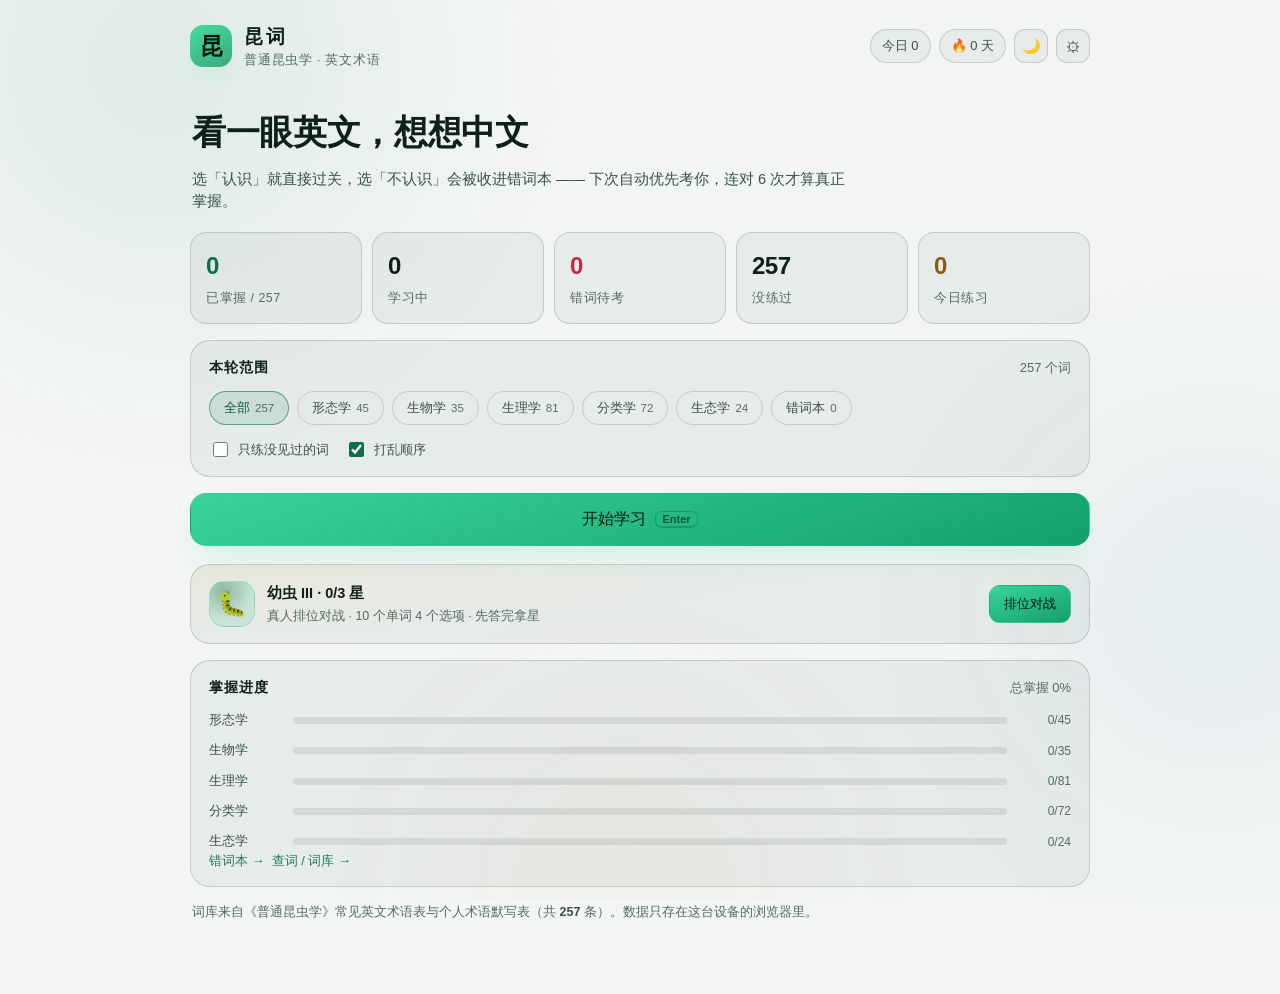
==== commit 38ba4f05: "kun ci: mnemonic, themes, Q/E self-check keys, review previous" ====
--- a/index.html
+++ b/index.html
@@ -100,8 +100,9 @@
         <span class="muted" id="masterySummary"></span>
       </div>
       <div class="bars" id="masteryBars"></div>
-      <div class="panel-foot">
-        <button class="link-btn" id="btnOpenBook">查看错词本 →</button>
+      <div class="btn-row">
+        <button class="link-btn" id="btnOpenBook">错词本 →</button>
+        <button class="link-btn" id="btnOpenWords">查词 / 词库 →</button>
       </div>
     </div>
 
@@ -140,6 +141,12 @@
 
       <div class="options" id="cardOptions" hidden></div>
 
+      <div class="spell" id="spellBox" hidden>
+        <input id="spellInput" class="text-input spell-input" placeholder="写出英文（只写核心词也行）" autocomplete="off" autocapitalize="off" autocorrect="off" spellcheck="false" />
+        <button class="btn primary" id="btnSpellSubmit">提交 <kbd>Enter</kbd></button>
+      </div>
+      <div class="spell-feedback" id="spellFeedback" hidden></div>
+
       <div class="card-hint" id="cardHint">空格 = 认识 · 1 = 不认识 · 选完自动显示中文</div>
     </div>
 
@@ -200,6 +207,29 @@
       </select>
     </div>
     <div class="book-list" id="bookList"></div>
+  </section>
+
+  <!-- ==================== 词库 / 查词 ==================== -->
+  <section class="view" id="view-words">
+    <div class="panel-head page-head">
+      <div>
+        <h2>词库</h2>
+        <p class="muted" id="wordsSub">257 个词</p>
+      </div>
+      <button class="btn ghost small" id="btnWordsBack">← 返回</button>
+    </div>
+    <div class="book-tools">
+      <input type="search" id="wordSearch" placeholder="搜英文或中文…" />
+      <select id="wordStatus">
+        <option value="all">全部状态</option>
+        <option value="new">没练过</option>
+        <option value="learning">学习中</option>
+        <option value="mastered">已掌握</option>
+        <option value="wrong">错过的</option>
+      </select>
+    </div>
+    <div class="chips" id="wordCats"></div>
+    <div class="word-list" id="wordList"></div>
   </section>
 
   <!-- ==================== 排位主页 ==================== -->
@@ -369,6 +399,7 @@
       <div class="segmented" id="modeSeg">
         <button data-mode="card">自评卡片</button>
         <button data-mode="quiz">四选一考核</button>
+        <button data-mode="spell">中译英拼写</button>
       </div>
     </div>
     <div class="field">
--- a/styles.css
+++ b/styles.css
@@ -1780,3 +1780,92 @@
 .notice b { color: var(--accent-ink); }
 .notice .notice-sub { display: block; margin-top: 4px; color: var(--ink-dim); font-size: 12.5px; }
 .btn:disabled[data-static] { cursor: not-allowed; }
+
+/* ---------- 词库 / 查词 ---------- */
+.word-list { display: flex; flex-direction: column; gap: 6px; }
+.word-item {
+  border: 1px solid var(--line);
+  border-radius: 13px;
+  background: var(--panel);
+  overflow: hidden;
+}
+.word-item.is-open { border-color: var(--accent-line); }
+.wi-head {
+  width: 100%;
+  display: flex;
+  align-items: center;
+  gap: 12px;
+  padding: 11px 13px;
+  background: none;
+  border: 0;
+  color: var(--ink);
+  font-family: inherit;
+  text-align: left;
+  cursor: pointer;
+}
+.wi-head:hover { background: var(--fill-1); }
+.wi-left { flex: 1; min-width: 0; }
+.wi-en {
+  display: block;
+  font-family: var(--serif);
+  font-size: 16.5px;
+  font-weight: 550;
+  letter-spacing: 0.01em;
+}
+.wi-zh { display: block; font-size: 12.5px; color: var(--ink-dim); margin-top: 1px; }
+.wi-right { display: flex; align-items: center; gap: 10px; flex: none; }
+.wi-state { font-size: 11.5px; color: var(--ink-faint); min-width: 3.4em; text-align: right; }
+.wi-cat {
+  font-size: 10.5px;
+  color: var(--ink-dim);
+  border: 1px solid var(--line);
+  border-radius: 999px;
+  padding: 1px 7px;
+}
+.wi-detail {
+  padding: 4px 13px 13px;
+  border-top: 1px dashed var(--line);
+  animation: rise 0.2s ease;
+}
+.wi-detail .mnemonic { margin-top: 10px; border: 0; padding: 0; background: none; }
+.wi-detail .mnemonic.plain { border: 0; background: none; padding: 0; }
+.wi-stats { font-size: 12px; color: var(--ink-faint); margin-top: 10px; }
+.wi-acts { display: flex; gap: 7px; margin-top: 10px; flex-wrap: wrap; }
+@media (max-width: 560px) {
+  .wi-cat { display: none; }
+  .wi-state { min-width: 0; }
+  .wi-en { font-size: 15.5px; }
+}
+
+/* ---------- 中译英拼写 ---------- */
+.spell {
+  display: flex;
+  gap: 8px;
+  margin-top: 12px;
+}
+.spell-input {
+  flex: 1;
+  min-width: 0;
+  font-family: var(--serif);
+  font-size: 17px;
+  letter-spacing: 0.02em;
+  padding: 12px 14px;
+}
+.spell .btn { flex: none; }
+.spell-feedback {
+  margin-top: 10px;
+  font-size: 12.5px;
+  padding: 8px 12px;
+  border-radius: 10px;
+  border: 1px solid var(--line);
+  background: var(--fill-1);
+  color: var(--ink-dim);
+  word-break: break-word;
+}
+.spell-feedback.ok { border-color: var(--ok-line); background: var(--ok-bg); color: var(--ok-ink); }
+.spell-feedback.bad { border-color: var(--bad-line); background: var(--bad-bg); color: var(--bad-ink); }
+.card-word.is-cn { font-family: var(--sans); font-size: clamp(24px, 5vw, 38px); font-weight: 550; letter-spacing: 0.01em; }
+@media (max-width: 560px) {
+  .spell { flex-direction: column; }
+  .spell .btn { width: 100%; }
+}
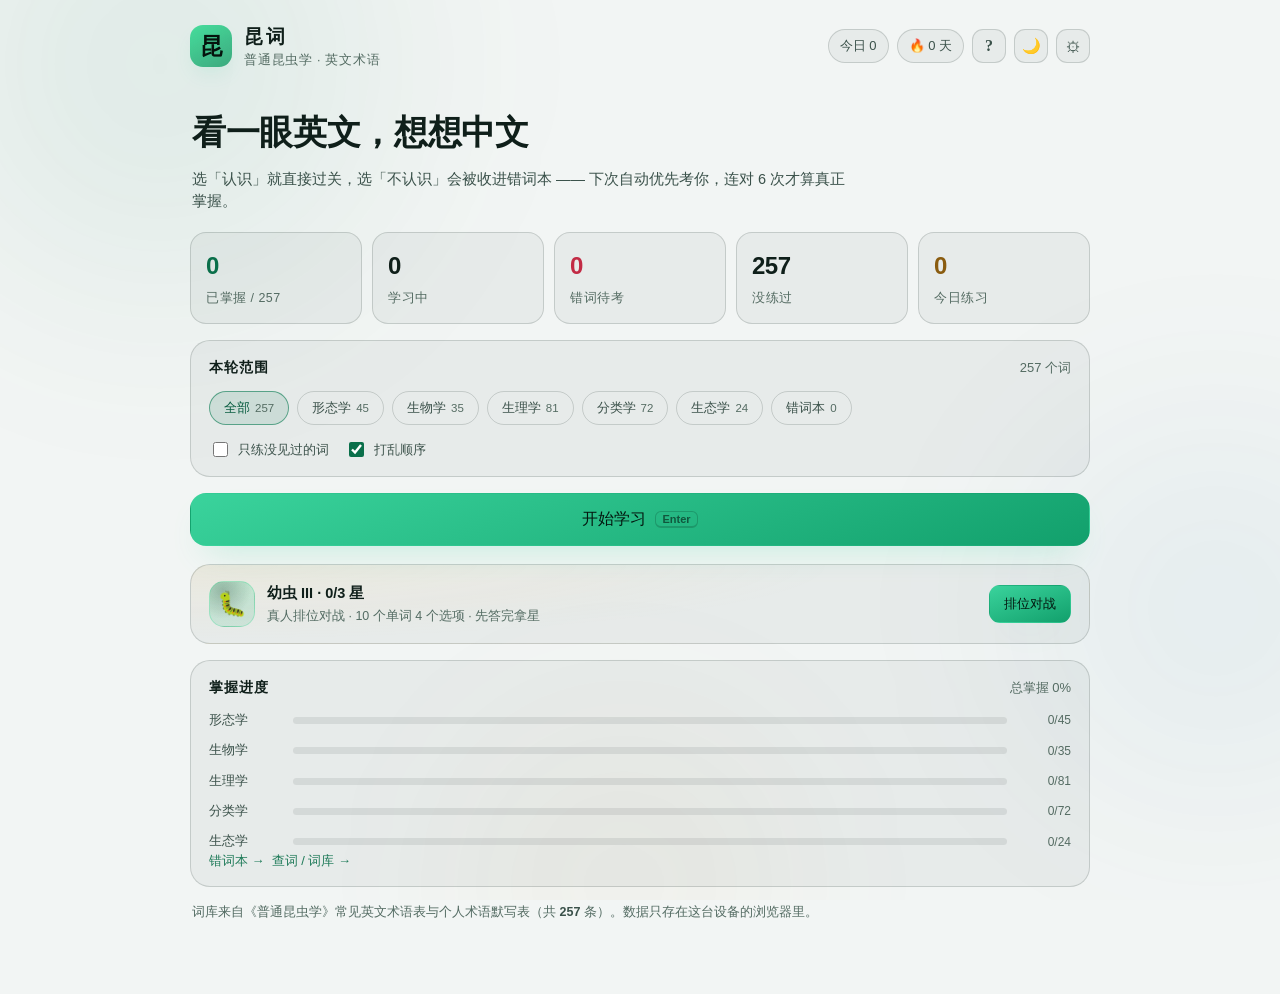
==== commit f2553c3b: "kun ci: mnemonic, themes, Q/E self-check keys, review previous" ====
--- a/index.html
+++ b/index.html
@@ -44,6 +44,7 @@
   <div class="topstats">
     <span class="pill" id="pillToday">今日 0</span>
     <span class="pill" id="pillStreak">🔥 0 天</span>
+    <button class="icon-btn" id="btnTut" title="新手教程" aria-label="新手教程">?</button>
     <button class="icon-btn" id="btnTheme" title="切换深浅色">🌙</button>
     <button class="icon-btn" id="btnSettings" title="设置">⚙</button>
   </div>
@@ -155,7 +156,11 @@
       <button class="btn success" id="btnKnown">认识 <kbd>2</kbd></button>
     </div>
     <div class="answer-row" id="nextRow" hidden>
-      <button class="btn primary wide" id="btnNext">下一张 <kbd>空格</kbd></button>
+      <button class="btn primary wide" id="btnNext">
+        <span>下一张</span>
+        <span class="auto-count" id="autoCount" hidden></span>
+        <kbd>空格</kbd>
+      </button>
     </div>
     <div class="answer-row" id="reviewRow" hidden>
       <button class="btn ghost wide" id="btnExitReview">返回当前题 <kbd>Esc</kbd></button>
@@ -426,8 +431,31 @@
     <div class="field">
       <label>联想记忆</label>
       <label class="check"><input type="checkbox" id="showMnemonic" /> <span>答完显示词根与同族词对比</span></label>
+      <label class="check"><input type="checkbox" id="autoNext" /> <span>答完自动下一张（2.5 秒，按 E / 空格可打断）</span></label>
     </div>
     <p class="fine">进度保存在浏览器 localStorage 中，换设备请用导出/导入迁移。</p>
+  </div>
+</div>
+
+<!-- ==================== 新手教程 ==================== -->
+<div class="tutorial" id="tutorial" hidden>
+  <div class="tut-card" role="dialog" aria-modal="true" aria-label="新手教程">
+    <div class="tut-head">
+      <div>
+        <h2>新手教程</h2>
+        <p class="muted">电脑端 / 手机端用法 · 快捷键 · 设置项</p>
+      </div>
+      <button class="icon-btn" id="btnCloseTut" aria-label="关闭教程">✕</button>
+    </div>
+    <div class="tut-body">
+      <nav class="tut-nav" id="tutNav"></nav>
+      <div class="tut-panels" id="tutPanels"></div>
+    </div>
+    <div class="tut-foot">
+      <button class="btn ghost small" id="btnTutPrev">← 上一步</button>
+      <span class="muted" id="tutStep">1 / 5</span>
+      <button class="btn primary small" id="btnTutNext">下一步 →</button>
+    </div>
   </div>
 </div>
 
@@ -438,6 +466,7 @@
 <script src="rank.js"></script>
 <script src="app.js"></script>
 <script src="vendor/peerjs.min.js"></script>
+<script src="tutorial.js"></script>
 <script src="battle.js"></script>
 </body>
 </html>
--- a/styles.css
+++ b/styles.css
@@ -1869,3 +1869,228 @@
   .spell { flex-direction: column; }
   .spell .btn { width: 100%; }
 }
+
+/* ---------- 自动下一张的倒计时 ---------- */
+.auto-count {
+  font-size: 12px;
+  font-variant-numeric: tabular-nums;
+  padding: 1px 8px;
+  border-radius: 999px;
+  background: rgba(0, 0, 0, 0.18);
+  color: inherit;
+  opacity: 0.9;
+}
+.btn.primary .auto-count { background: rgba(0, 20, 12, 0.16); }
+
+/* ---------- 新手教程 ---------- */
+.icon-btn#btnTut {
+  font-weight: 700;
+  font-family: var(--serif);
+  font-size: 16px;
+}
+.tutorial {
+  position: fixed;
+  inset: 0;
+  z-index: 60;
+  display: grid;
+  place-items: center;
+  padding: 16px;
+  background: var(--overlay);
+  backdrop-filter: blur(6px);
+  animation: fade 0.18s ease;
+}
+.tut-card {
+  width: 100%;
+  max-width: 880px;
+  max-height: min(86vh, 760px);
+  display: flex;
+  flex-direction: column;
+  background: var(--raised);
+  border: 1px solid var(--line-strong);
+  border-radius: 20px;
+  box-shadow: 0 40px 90px -50px #000;
+  overflow: hidden;
+}
+.tut-head {
+  display: flex;
+  align-items: flex-start;
+  justify-content: space-between;
+  gap: 12px;
+  padding: 16px 18px 12px;
+  border-bottom: 1px solid var(--line);
+}
+.tut-head h2 {
+  margin: 0;
+  font-family: var(--serif);
+  font-size: 21px;
+  font-weight: 600;
+}
+.tut-head p { margin: 2px 0 0; font-size: 12.5px; }
+.tut-body {
+  flex: 1;
+  min-height: 0;
+  display: grid;
+  grid-template-columns: 172px 1fr;
+}
+.tut-nav {
+  display: flex;
+  flex-direction: column;
+  gap: 2px;
+  padding: 12px 10px;
+  border-right: 1px solid var(--line);
+  overflow-y: auto;
+}
+.tut-nav-item {
+  text-align: left;
+  padding: 9px 11px;
+  border-radius: 9px;
+  border: 1px solid transparent;
+  background: none;
+  color: var(--ink-dim);
+  font-family: inherit;
+  font-size: 12.5px;
+  cursor: pointer;
+  white-space: nowrap;
+  overflow: hidden;
+  text-overflow: ellipsis;
+}
+.tut-nav-item:hover { background: var(--fill-1); color: var(--ink); }
+.tut-nav-item.is-on {
+  background: var(--accent-soft);
+  border-color: var(--accent-line);
+  color: var(--accent-ink);
+}
+.tut-panels {
+  padding: 16px 20px 20px;
+  overflow-y: auto;
+  min-height: 0;
+}
+.tut-title {
+  margin: 0 0 10px;
+  font-family: var(--serif);
+  font-size: 19px;
+  font-weight: 600;
+}
+.tut-lead { margin: 0 0 12px; font-size: 14px; line-height: 1.7; color: var(--ink); }
+.tut-content p { font-size: 13.5px; line-height: 1.75; color: var(--ink-dim); }
+.tut-content b { color: var(--ink); }
+.tut-list { margin: 0 0 12px; padding-left: 20px; }
+.tut-list li { font-size: 13.5px; line-height: 1.8; color: var(--ink-dim); margin-bottom: 4px; }
+.tut-list li::marker { color: var(--accent); }
+.tut-tip {
+  margin: 12px 0;
+  padding: 11px 13px;
+  border-radius: 11px;
+  border: 1px solid var(--accent-line);
+  background: var(--accent-soft);
+  font-size: 13px;
+  line-height: 1.7;
+  color: var(--ink);
+}
+.tut-note { font-size: 12.5px; color: var(--ink-faint); }
+.tut-keys { display: flex; flex-wrap: wrap; gap: 8px; margin-top: 12px; }
+.tut-k {
+  display: inline-flex;
+  align-items: center;
+  gap: 6px;
+  font-size: 12px;
+  color: var(--ink-dim);
+  border: 1px solid var(--line);
+  border-radius: 999px;
+  padding: 4px 11px;
+  background: var(--fill-1);
+}
+.tut-board {
+  display: inline-flex;
+  flex-direction: column;
+  gap: 8px;
+  margin: 6px 0 12px;
+  padding: 14px;
+  border-radius: 14px;
+  border: 1px solid var(--line);
+  background: var(--fill-1);
+}
+.tk-row { display: flex; gap: 8px; justify-content: center; }
+.tk-row:first-child { padding-left: 0; }
+.tk {
+  width: 64px;
+  height: 52px;
+  display: flex;
+  flex-direction: column;
+  align-items: center;
+  justify-content: center;
+  gap: 1px;
+  border-radius: 10px;
+  border: 1px solid var(--line-strong);
+  background: var(--raised);
+  font-family: var(--serif);
+  font-size: 17px;
+  font-weight: 600;
+  color: var(--ink);
+}
+.tk em { font-style: normal; font-family: var(--sans); font-size: 10.5px; font-weight: 400; color: var(--ink-faint); }
+.tk.act { border-style: dashed; }
+.tk.q { color: var(--ok); border-color: var(--ok-line); }
+.tk.e { color: var(--bad); border-color: var(--bad-line); }
+.tut-table {
+  width: 100%;
+  border-collapse: collapse;
+  margin: 8px 0 12px;
+  font-size: 13px;
+}
+.tut-table th, .tut-table td {
+  text-align: left;
+  padding: 8px 10px;
+  border-bottom: 1px solid var(--line);
+  vertical-align: top;
+  line-height: 1.6;
+}
+.tut-table th { color: var(--ink); font-weight: 600; font-size: 12px; letter-spacing: 0.04em; }
+.tut-table td { color: var(--ink-dim); }
+.tut-table td:first-child { white-space: nowrap; color: var(--ink); }
+.tut-table tr:last-child td { border-bottom: 0; }
+.tut-table kbd { margin-right: 2px; }
+.tut-block { margin-bottom: 14px; }
+.tut-block h4 {
+  margin: 0 0 4px;
+  font-size: 13.5px;
+  font-weight: 600;
+  color: var(--ink);
+}
+.tut-block p { margin: 0 0 4px; }
+.tut-block code {
+  font-family: "SFMono-Regular", ui-monospace, Menlo, Consolas, monospace;
+  font-size: 12px;
+  padding: 1px 5px;
+  border-radius: 5px;
+  background: var(--fill-2);
+  color: var(--ink);
+}
+.tut-foot {
+  display: flex;
+  align-items: center;
+  justify-content: space-between;
+  gap: 10px;
+  padding: 12px 18px;
+  border-top: 1px solid var(--line);
+}
+.tut-foot .btn { min-width: 108px; }
+
+@media (max-width: 720px) {
+  .tutorial { padding: 0; }
+  .tut-card { max-width: none; max-height: 100dvh; height: 100dvh; border-radius: 0; border: 0; }
+  .tut-body { grid-template-columns: 1fr; grid-template-rows: auto 1fr; }
+  .tut-nav {
+    flex-direction: row;
+    border-right: 0;
+    border-bottom: 1px solid var(--line);
+    padding: 8px 10px;
+    overflow-x: auto;
+    overflow-y: hidden;
+    gap: 6px;
+  }
+  .tut-nav-item { white-space: nowrap; flex: none; padding: 7px 12px; }
+  .tut-panels { padding: 14px 16px 18px; }
+  .tut-table { font-size: 12.5px; }
+  .tut-table th, .tut-table td { padding: 7px 8px; }
+}
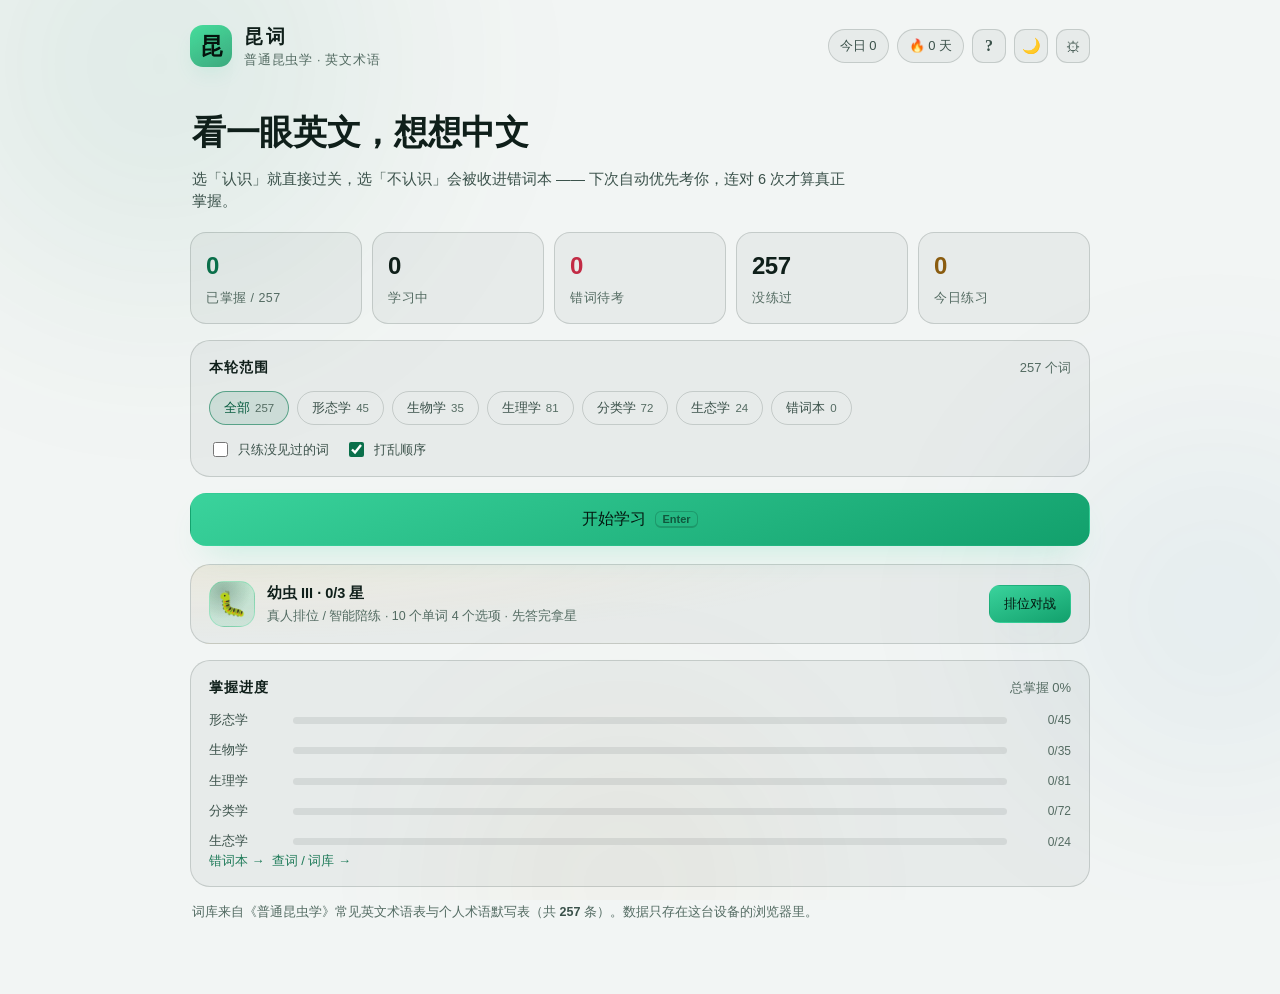
==== commit 41953a53: "kun ci: 快速匹配（离线智能陪练：速度按掌握度、复习范围出题、回温局）+ 真人局超时兜底" ====
--- a/index.html
+++ b/index.html
@@ -89,7 +89,7 @@
         <div class="rank-emblem sm" id="homeEmblem">🐛</div>
         <div class="battle-copy">
           <b id="homeRank">幼虫 III · 0 星</b>
-          <p class="muted">真人排位对战 · 10 个单词 4 个选项 · 先答完拿星</p>
+          <p class="muted">真人排位 / 智能陪练 · 10 个单词 4 个选项 · 先答完拿星</p>
         </div>
       </div>
       <button class="btn primary small" id="btnOpenBattle">排位对战</button>
@@ -185,9 +185,10 @@
       <div class="miss-list" id="missList"></div>
     </div>
     <div class="cta-row">
-      <button class="btn primary" id="btnAgain">再来一轮</button>
-      <button class="btn ghost" id="btnHome">回到首页</button>
-    </div>
+      <button class="btn primary" id="btnAgain">再来一轮 <kbd>Q</kbd></button>
+      <button class="btn ghost" id="btnHome">回到首页 <kbd>E</kbd></button>
+    </div>
+    <p class="fine">键盘：<kbd>Q</kbd> 再来一轮 · <kbd>E</kbd> 回到首页</p>
   </section>
 
   <!-- ==================== 错词本 ==================== -->
@@ -242,7 +243,7 @@
     <div class="panel-head page-head">
       <div>
         <h2>排位对战</h2>
-        <p class="muted">真人同场 · 10 词 4 选项 · 段位存云端</p>
+        <p class="muted">真人同场 / 智能陪练 · 10 词 4 选项 · 段位存在本机</p>
       </div>
       <button class="btn ghost small" id="btnRankBack">← 返回首页</button>
     </div>
@@ -261,6 +262,20 @@
 
     <div class="stats-grid" id="rankStats"></div>
 
+    <div class="panel spar-panel">
+      <div class="panel-head">
+        <h3>快速匹配</h3>
+        <span class="muted">离线 · 不用等同学</span>
+      </div>
+      <p class="rule">没人在线也能打：匹配一位 <b>智能陪练</b>（离线 AI 对手，不是真人）。它的答题速度按你的掌握程度算
+      —— 你练得越多、掌握得越好，它读得越快；出题优先挑你正在复习、还没掌握的词。连输 <b>3</b> 局会给你一局
+      <b>回温局</b>，陪练难度下调，先把节奏找回来。</p>
+      <div class="cta-row">
+        <button class="btn primary" id="btnSpar">快速匹配</button>
+      </div>
+      <p class="fine" id="sparInfo">当前陪练：常规 · 约 5.6 秒/题</p>
+    </div>
+
     <div class="panel">
       <div class="panel-head">
         <h3>真人排位对战</h3>
@@ -297,7 +312,7 @@
     <div class="panel">
       <div class="panel-head">
         <h3>最近战绩</h3>
-        <span class="muted">存在云端</span>
+        <span class="muted">存在本机</span>
       </div>
       <div class="hist" id="rankHistory"></div>
     </div>
@@ -339,6 +354,7 @@
   <section class="view" id="view-race">
     <div class="race-top">
       <span class="race-q" id="raceProgress">1 / 10</span>
+      <span class="race-mode" id="raceMode" hidden></span>
       <span class="race-penalty" id="racePenalty" hidden></span>
       <span class="race-timer" id="raceTimer">0.0s</span>
     </div>
@@ -374,6 +390,7 @@
 
     <div class="board" id="bresultBoard"></div>
     <div class="star-change" id="starChange"></div>
+    <p class="fine" id="bresultSpar" hidden></p>
 
     <div class="cta-row">
       <button class="btn primary" id="btnRematch">再来一局</button>
--- a/styles.css
+++ b/styles.css
@@ -554,6 +554,10 @@
   color: var(--ink);
 }
 .page-head { align-items: center; margin-bottom: 8px; }
+/* 快速匹配（智能陪练）用强调色的边，和真人房间区分开 */
+.spar-panel { border-color: var(--accent-line-strong); background: var(--accent-soft); }
+.spar-panel .cta-row { margin-bottom: 4px; }
+.spar-panel .fine { margin-top: 8px; }
 .page-head h2 { font-family: var(--serif); font-size: 24px; letter-spacing: 0; }
 .page-head p { margin: 2px 0 0; font-size: 12.5px; }
 .muted { color: var(--ink-faint); font-size: 12.5px; }
@@ -1252,6 +1256,15 @@
   padding: 4px 2px 10px;
 }
 .race-q { font-size: 12.5px; color: var(--ink-faint); letter-spacing: 0.08em; font-variant-numeric: tabular-nums; }
+.race-mode {
+  font-size: 11.5px;
+  color: var(--accent-ink);
+  background: var(--accent-soft);
+  border: 1px solid var(--accent-line-strong);
+  border-radius: 999px;
+  padding: 2px 9px;
+  white-space: nowrap;
+}
 .race-timer {
   font-family: "SFMono-Regular", ui-monospace, Menlo, Consolas, monospace;
   font-size: 22px;
@@ -1745,7 +1758,7 @@
   .options.wasd .opt-e { order: 6; }
   .options.wasd .opt-q, .options.wasd .opt-e { justify-content: flex-start; }
   .option.is-act { min-height: 0; }
-}
+}
 
 /* 手机端：Q/E 排到最后，别占着第一行 */
 @media (max-width: 640px) {
@@ -1764,7 +1777,7 @@
   .options.wasd .opt-d { order: 4; }
   .options.wasd .opt-q { order: 5; }
   .options.wasd .opt-e { order: 6; }
-}
+}
 
 /* ---------- 静态托管提示 ---------- */
 .notice {
@@ -1779,7 +1792,7 @@
 }
 .notice b { color: var(--accent-ink); }
 .notice .notice-sub { display: block; margin-top: 4px; color: var(--ink-dim); font-size: 12.5px; }
-.btn:disabled[data-static] { cursor: not-allowed; }
+.btn:disabled[data-static] { cursor: not-allowed; }
 
 /* ---------- 词库 / 查词 ---------- */
 .word-list { display: flex; flex-direction: column; gap: 6px; }
@@ -1868,7 +1881,7 @@
 @media (max-width: 560px) {
   .spell { flex-direction: column; }
   .spell .btn { width: 100%; }
-}
+}
 
 /* ---------- 自动下一张的倒计时 ---------- */
 .auto-count {
@@ -1880,7 +1893,7 @@
   color: inherit;
   opacity: 0.9;
 }
-.btn.primary .auto-count { background: rgba(0, 20, 12, 0.16); }
+.btn.primary .auto-count { background: rgba(0, 20, 12, 0.16); }
 
 /* ---------- 新手教程 ---------- */
 .icon-btn#btnTut {
@@ -2093,4 +2106,4 @@
   .tut-panels { padding: 14px 16px 18px; }
   .tut-table { font-size: 12.5px; }
   .tut-table th, .tut-table td { padding: 7px 8px; }
-}
+}
